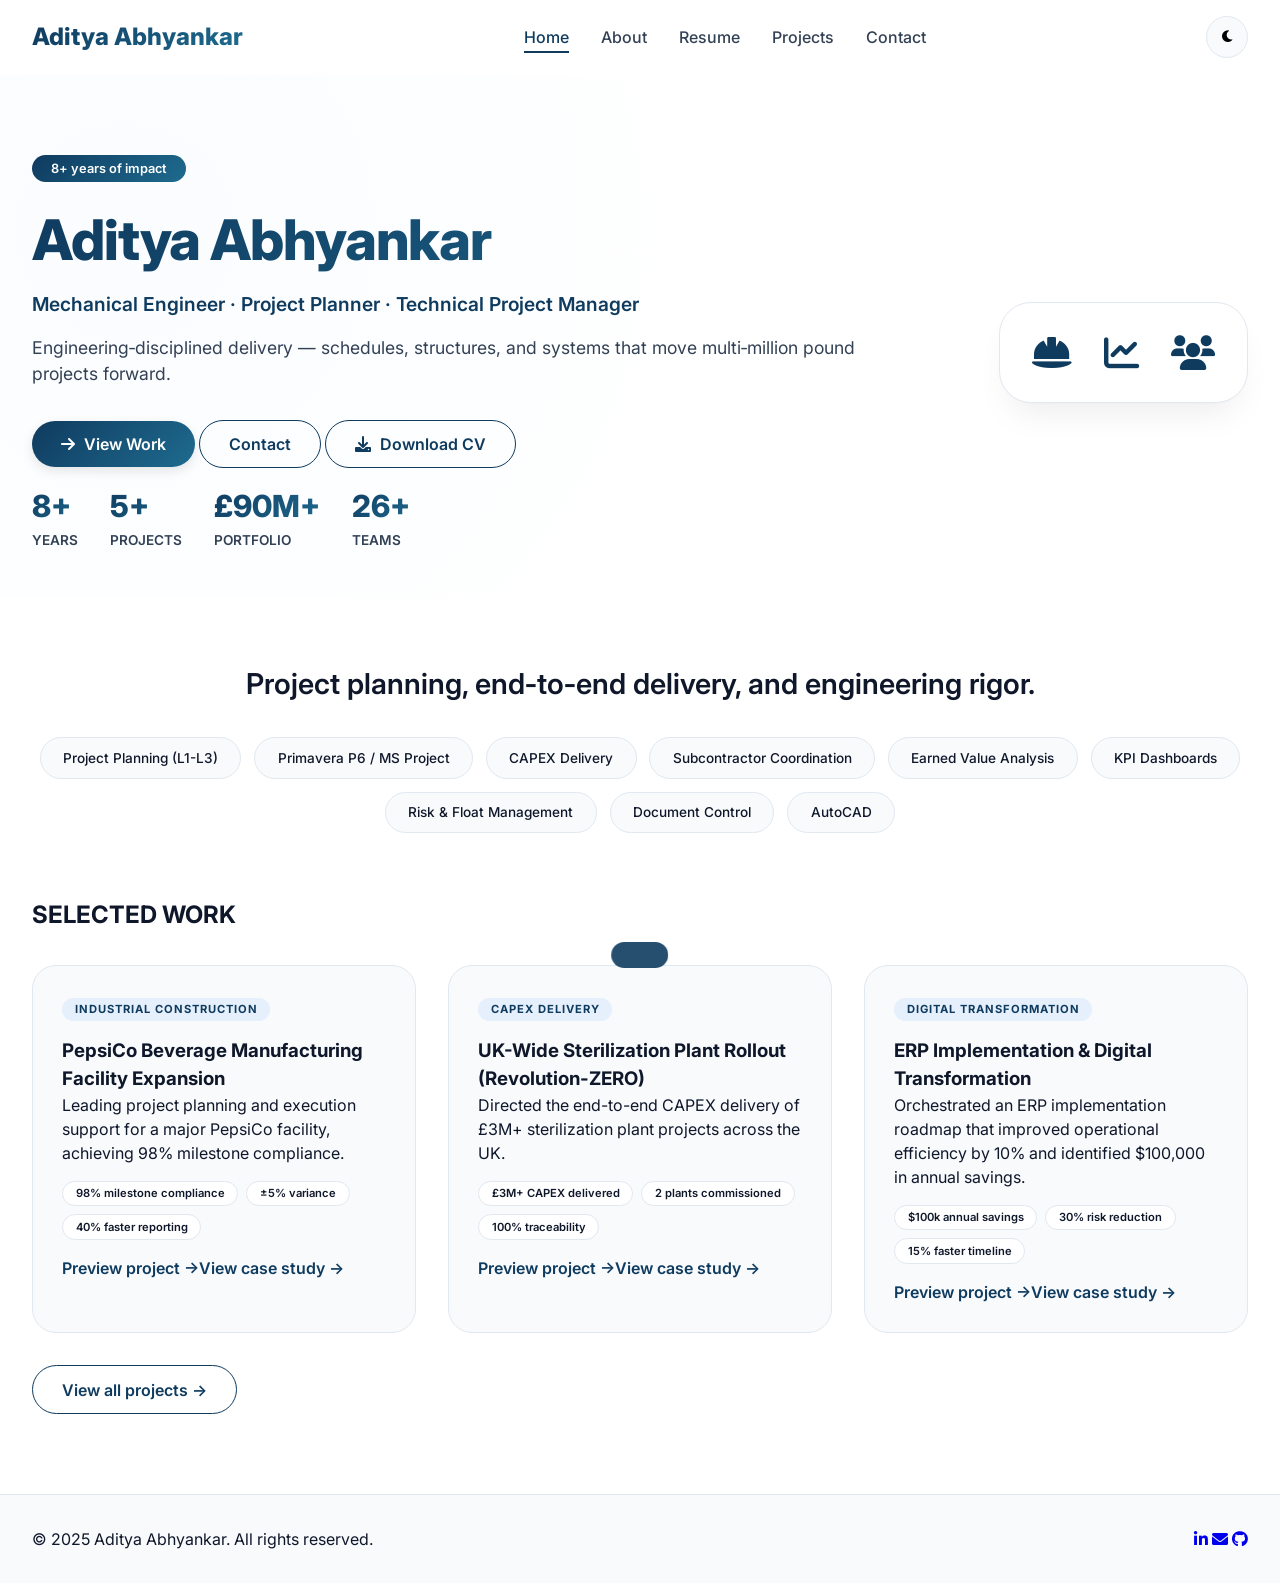
==== index.html @ 7d08a14f "Add files via upload" ====
<!DOCTYPE html>
<html lang="en">
<head>
  <meta charset="UTF-8">
  <meta name="viewport" content="width=device-width, initial-scale=1.0, viewport-fit=cover">
  <title>Aditya Abhyankar | Mechanical Engineer & Project Manager</title>
  <link href="https://fonts.googleapis.com/css2?family=Inter:opsz,wght@14..32,300;400;500;600;700;800&display=swap" rel="stylesheet">
  <link rel="stylesheet" href="https://cdnjs.cloudflare.com/ajax/libs/font-awesome/6.0.0-beta3/css/all.min.css">
  <link rel="stylesheet" href="css/style.css">
  <script src="js/script.js" defer></script>
</head>
<body>
  <header class="navbar glass-nav">
    <div class="container nav-container">
      <a href="index.html" class="logo">Aditya Abhyankar</a>
      <nav class="nav-links">
        <a href="index.html" class="nav-link active">Home</a>
        <a href="about.html" class="nav-link">About</a>
        <a href="resume.html" class="nav-link">Resume</a>
        <a href="projects.html" class="nav-link">Projects</a>
        <a href="contact.html" class="nav-link">Contact</a>
      </nav>
      <button class="theme-toggle" id="darkModeToggle" aria-label="Toggle theme"><i class="fas fa-moon"></i><i class="fas fa-sun" style="display:none;"></i></button>
    </div>
  </header>

  <main>
    <section class="hero">
      <div class="container hero-grid">
        <div class="hero-text fade-up">
          <div class="hero-badge">8+ years of impact</div>
          <h1>Aditya Abhyankar</h1>
          <p class="hero-titles">Mechanical Engineer · Project Planner · Technical Project Manager</p>
          <p class="hero-description">Engineering‑disciplined delivery — schedules, structures, and systems that move multi‑million pound projects forward.</p>
          <div class="hero-buttons">
            <a href="projects.html" class="btn btn-primary"><i class="fas fa-arrow-right"></i> View Work</a>
            <a href="contact.html" class="btn btn-outline">Contact</a>
            <a href="assets/Aditya_Abhyankar_CV.pdf" class="btn btn-outline" download><i class="fas fa-download"></i> Download CV</a>
          </div>
          <div class="stats-row">
            <div class="stat-item"><span class="stat-number" data-count="8">8+</span> YEARS</div>
            <div class="stat-item"><span class="stat-number" data-count="5">5+</span> PROJECTS</div>
            <div class="stat-item"><span class="stat-number" data-count="90">£90M+</span> PORTFOLIO</div>
            <div class="stat-item"><span class="stat-number" data-count="26">26+</span> TEAMS</div>
          </div>
        </div>
        <div class="hero-visual fade-up delay-1">
          <div class="hero-badge-card">
            <i class="fas fa-hard-hat"></i>
            <i class="fas fa-chart-line"></i>
            <i class="fas fa-users"></i>
          </div>
        </div>
      </div>
    </section>

    <section class="competencies container fade-up">
      <h2>Project planning, end‑to‑end delivery, and engineering rigor.</h2>
      <div class="competency-grid">
        <span>Project Planning (L1-L3)</span><span>Primavera P6 / MS Project</span><span>CAPEX Delivery</span>
        <span>Subcontractor Coordination</span><span>Earned Value Analysis</span><span>KPI Dashboards</span>
        <span>Risk & Float Management</span><span>Document Control</span><span>AutoCAD</span>
      </div>
    </section>

    <section class="featured-projects container fade-up">
      <h2>SELECTED WORK</h2>
      <div class="projects-preview-grid" id="featuredProjectsGrid"></div>
      <div class="text-center"><a href="projects.html" class="btn btn-outline">View all projects →</a></div>
    </section>
  </main>

  <footer class="footer">
    <div class="container footer-flex">
      <p>© 2025 Aditya Abhyankar. All rights reserved.</p>
      <div class="social-links">
        <a href="https://www.linkedin.com/in/aditya-abhyankar-249370194" target="_blank" aria-label="LinkedIn"><i class="fab fa-linkedin-in"></i></a>
        <a href="mailto:Aditya.abhyankar22@gmail.com" aria-label="Email"><i class="fas fa-envelope"></i></a>
        <a href="#" aria-label="GitHub"><i class="fab fa-github"></i></a>
      </div>
    </div>
  </footer>
  <div id="toast" class="toast"></div>
  <div id="modal" class="modal"><div class="modal-content glass-modal"><span class="modal-close">&times;</span><div id="modal-body"></div></div></div>
  <button id="scrollTopBtn" class="scroll-top" aria-label="Scroll to top"><i class="fas fa-chevron-up"></i></button>
</body>
</html>
---- css/style.css ----
* {
  margin: 0;
  padding: 0;
  box-sizing: border-box;
}

:root {
  --bg: #ffffff;
  --surface: #f8fafc;
  --surface-elevated: #ffffff;
  --text: #0f172a;
  --text-light: #334155;
  --accent: #0f3b5f;
  --accent-light: #1e5a7a;
  --accent-grad: linear-gradient(135deg, #0f3b5f 0%, #1e6b8f 100%);
  --border: #e2e8f0;
  --card-shadow: 0 20px 35px -12px rgba(0,0,0,0.08), 0 2px 4px -2px rgba(0,0,0,0.02);
  --glass-bg: rgba(255, 255, 255, 0.75);
  --glass-border: rgba(255,255,255,0.3);
}

body.dark {
  --bg: #0a0f1c;
  --surface: #111827;
  --surface-elevated: #1f2937;
  --text: #f1f5f9;
  --text-light: #cbd5e1;
  --accent: #60a5fa;
  --accent-light: #93c5fd;
  --accent-grad: linear-gradient(135deg, #3b82f6 0%, #60a5fa 100%);
  --border: #334155;
  --glass-bg: rgba(15, 23, 42, 0.75);
  --glass-border: rgba(255,255,255,0.05);
}

body {
  font-family: 'Inter', sans-serif;
  background: var(--bg);
  color: var(--text);
  line-height: 1.5;
  transition: background 0.3s ease, color 0.2s ease;
  scroll-behavior: smooth;
}

.container {
  max-width: 1280px;
  margin: 0 auto;
  padding: 0 2rem;
}

/* Glass Navbar */
.glass-nav {
  background: var(--glass-bg);
  backdrop-filter: blur(12px);
  -webkit-backdrop-filter: blur(12px);
  border-bottom: 1px solid var(--glass-border);
}

.navbar {
  position: sticky;
  top: 0;
  z-index: 100;
  padding: 1rem 0;
}
.nav-container {
  display: flex;
  justify-content: space-between;
  align-items: center;
  flex-wrap: wrap;
  gap: 1rem;
}
.logo {
  font-weight: 800;
  font-size: 1.5rem;
  background: var(--accent-grad);
  -webkit-background-clip: text;
  background-clip: text;
  color: transparent;
  text-decoration: none;
  transition: transform 0.2s;
}
.logo:hover { transform: scale(1.02); }
.nav-links {
  display: flex;
  gap: 2rem;
}
.nav-link {
  text-decoration: none;
  font-weight: 500;
  color: var(--text-light);
  transition: 0.25s cubic-bezier(0.2, 0.9, 0.4, 1.1);
  position: relative;
}
.nav-link::after {
  content: '';
  position: absolute;
  bottom: -4px;
  left: 0;
  width: 0;
  height: 2px;
  background: var(--accent);
  transition: width 0.3s;
}
.nav-link:hover::after, .nav-link.active::after { width: 100%; }
.nav-link:hover, .nav-link.active { color: var(--accent); }
.theme-toggle {
  background: var(--surface);
  border: 1px solid var(--border);
  border-radius: 60px;
  width: 42px;
  height: 42px;
  cursor: pointer;
  display: flex;
  align-items: center;
  justify-content: center;
  transition: all 0.2s;
}
.theme-toggle:hover { transform: scale(1.05); background: var(--accent-light); color: white; }

/* Hero */
.hero {
  padding: 5rem 0 3rem;
  background: radial-gradient(circle at 10% 30%, rgba(96,165,250,0.03) 0%, transparent 50%);
}
.hero-grid {
  display: flex;
  align-items: center;
  justify-content: space-between;
  gap: 3rem;
  flex-wrap: wrap;
}
.hero-text { flex: 1.2; }
.hero-badge {
  display: inline-block;
  background: var(--accent-grad);
  color: white;
  padding: 0.25rem 1.2rem;
  border-radius: 60px;
  font-size: 0.8rem;
  font-weight: 600;
  margin-bottom: 1rem;
}
.hero-text h1 {
  font-size: 3.5rem;
  font-weight: 800;
  margin-bottom: 0.5rem;
  background: var(--accent-grad);
  -webkit-background-clip: text;
  background-clip: text;
  color: transparent;
  letter-spacing: -0.02em;
}
.hero-titles { font-size: 1.2rem; color: var(--accent); font-weight: 600; margin-bottom: 1rem; }
.hero-description { font-size: 1.1rem; color: var(--text-light); margin-bottom: 2rem; max-width: 90%; }
.btn {
  display: inline-flex;
  align-items: center;
  gap: 0.6rem;
  padding: 0.7rem 1.8rem;
  border-radius: 60px;
  text-decoration: none;
  font-weight: 600;
  transition: all 0.25s cubic-bezier(0.2, 0.9, 0.4, 1.1);
  cursor: pointer;
  border: none;
}
.btn-primary { background: var(--accent-grad); color: white; box-shadow: 0 4px 12px rgba(0,0,0,0.1); }
.btn-primary:hover { transform: translateY(-3px); box-shadow: 0 10px 20px -5px rgba(0,0,0,0.2); opacity: 0.95; }
.btn-outline { border: 1.5px solid var(--accent); color: var(--accent); background: transparent; }
.btn-outline:hover { background: var(--accent); color: white; transform: translateY(-2px); }
.stats-row { display: flex; gap: 2rem; flex-wrap: wrap; margin-top: 1rem; }
.stat-item { font-weight: 600; font-size: 0.85rem; color: var(--text-light); }
.stat-number { display: block; font-size: 1.9rem; font-weight: 800; background: var(--accent-grad); -webkit-background-clip: text; background-clip: text; color: transparent; }
.hero-badge-card {
  background: var(--surface-elevated);
  border-radius: 2rem;
  padding: 2rem;
  display: flex;
  gap: 2rem;
  font-size: 2.2rem;
  color: var(--accent);
  box-shadow: var(--card-shadow);
  border: 1px solid var(--border);
}

/* Competencies */
.competencies { margin: 4rem auto; text-align: center; }
.competencies h2 { font-size: 1.8rem; margin-bottom: 2rem; font-weight: 600; }
.competency-grid { display: flex; flex-wrap: wrap; justify-content: center; gap: 0.8rem; }
.competency-grid span {
  background: var(--surface);
  padding: 0.6rem 1.4rem;
  border-radius: 60px;
  font-size: 0.85rem;
  font-weight: 500;
  border: 1px solid var(--border);
  transition: all 0.2s;
}
.competency-grid span:hover { transform: translateY(-2px); border-color: var(--accent); }

/* Cards */
.glass-card, .preview-card, .project-full-card, .job-entry, .edu-entry, .contact-card, .profile-card, .accomplishment-card, .language-card {
  background: var(--surface);
  border-radius: 1.5rem;
  border: 1px solid var(--border);
  transition: all 0.3s cubic-bezier(0.2,0.9,0.4,1.1);
}
.preview-card:hover, .project-full-card:hover, .job-entry:hover {
  transform: translateY(-6px);
  box-shadow: var(--card-shadow);
  border-color: var(--accent-light);
}
.projects-preview-grid, .projects-full-grid {
  display: grid;
  grid-template-columns: repeat(auto-fit, minmax(320px, 1fr));
  gap: 2rem;
  margin: 2rem 0;
}
.preview-card, .project-full-card { padding: 1.8rem; }
.project-category {
  font-size: 0.7rem;
  font-weight: 700;
  text-transform: uppercase;
  letter-spacing: 1px;
  color: var(--accent);
  background: rgba(96,165,250,0.12);
  padding: 0.2rem 0.8rem;
  border-radius: 40px;
  display: inline-block;
  margin-bottom: 1rem;
}
.metric-chips, .project-metrics { display: flex; flex-wrap: wrap; gap: 0.5rem; margin: 1rem 0; }
.metric-chips span, .project-metrics span { background: var(--bg); padding: 0.2rem 0.8rem; border-radius: 40px; font-size: 0.7rem; font-weight: 600; border: 1px solid var(--border); }
.preview-links a, .project-link { color: var(--accent); text-decoration: none; font-weight: 600; transition: 0.2s; cursor: pointer; }
.preview-links a:hover { text-decoration: underline; letter-spacing: 0.3px; }

/* About */
.about-grid { display: grid; grid-template-columns: 1fr 0.8fr; gap: 3rem; }
.profile-img { width: 140px; height: 140px; border-radius: 50%; object-fit: cover; margin-bottom: 1rem; border: 3px solid var(--accent); }
.profile-stats { display: flex; justify-content: center; gap: 1.5rem; margin-top: 1rem; }
.profile-stats div span { font-size: 1.5rem; font-weight: 800; color: var(--accent); }
.accomplishment-card li::before { content: "▹"; color: var(--accent); margin-right: 0.5rem; }

/* Resume */
.resume-section h2 { font-size: 1.6rem; margin-bottom: 1.5rem; border-left: 4px solid var(--accent); padding-left: 1rem; }
.job-header { margin-bottom: 0.8rem; display: flex; flex-wrap: wrap; justify-content: space-between; }
.company-logo { width: 36px; height: 36px; object-fit: contain; }
.job-photos { display: flex; gap: 0.8rem; margin-top: 1rem; }
.job-photos img { width: 90px; height: 60px; object-fit: cover; border-radius: 12px; transition: 0.2s; }
.job-photos img:hover { transform: scale(1.02); }
.skills-grid { display: flex; flex-wrap: wrap; gap: 0.6rem; }
.skills-grid span { background: var(--surface); padding: 0.5rem 1.2rem; border-radius: 40px; border: 1px solid var(--border); font-size: 0.8rem; }

/* Contact */
.contact-grid { display: grid; grid-template-columns: 1fr 0.9fr; gap: 3rem; }
.contact-form-col { padding: 2rem; }
.form-group { margin-bottom: 1.5rem; }
.form-group input, .form-group textarea {
  width: 100%;
  padding: 0.9rem;
  border-radius: 1rem;
  border: 1px solid var(--border);
  background: var(--bg);
  color: var(--text);
  transition: 0.2s;
}
.form-group input:focus, .form-group textarea:focus { outline: none; border-color: var(--accent); box-shadow: 0 0 0 3px rgba(96,165,250,0.2); }
.social-btn { padding: 0.5rem 1.2rem; border-radius: 60px; text-decoration: none; font-weight: 500; transition: 0.2s; gap: 0.5rem; display: inline-flex; align-items: center; }
.linkedin { background: #0077b5; color: white; }
.github { background: #1e293b; color: white; }
.social-btn:hover { transform: translateY(-2px); filter: brightness(1.05); }

/* Footer & misc */
.footer { margin-top: 5rem; background: var(--surface); border-top: 1px solid var(--border); padding: 2rem 0; }
.footer-flex { display: flex; justify-content: space-between; align-items: center; flex-wrap: wrap; }
.scroll-top {
  position: fixed;
  bottom: 2rem;
  right: 2rem;
  background: var(--accent-grad);
  color: white;
  border: none;
  width: 46px;
  height: 46px;
  border-radius: 60px;
  cursor: pointer;
  display: none;
  align-items: center;
  justify-content: center;
  transition: 0.2s;
  box-shadow: 0 6px 12px rgba(0,0,0,0.1);
}
.scroll-top:hover { transform: scale(1.08); }
.toast {
  position: fixed;
  bottom: 2rem;
  left: 50%;
  transform: translateX(-50%) translateY(100px);
  background: var(--accent);
  color: white;
  padding: 0.8rem 1.8rem;
  border-radius: 60px;
  font-size: 0.9rem;
  z-index: 1100;
  transition: transform 0.3s ease;
  backdrop-filter: blur(8px);
  background: rgba(15,59,95,0.9);
}
body.dark .toast { background: rgba(96,165,250,0.9); }
.toast.show { transform: translateX(-50%) translateY(0); }
.modal {
  display: none;
  position: fixed;
  z-index: 1200;
  left: 0;
  top: 0;
  width: 100%;
  height: 100%;
  background-color: rgba(0,0,0,0.6);
  backdrop-filter: blur(6px);
}
.modal-content {
  background: var(--surface);
  margin: 8% auto;
  padding: 2rem;
  border-radius: 2rem;
  width: 90%;
  max-width: 700px;
  max-height: 80vh;
  overflow-y: auto;
  position: relative;
}
.modal-close { position: absolute; right: 1.5rem; top: 1rem; font-size: 1.8rem; cursor: pointer; transition: 0.2s; }
.fade-up {
  opacity: 0;
  transform: translateY(30px);
  transition: opacity 0.7s cubic-bezier(0.2, 0.9, 0.4, 1.1), transform 0.7s cubic-bezier(0.2, 0.9, 0.4, 1.1);
}
.fade-up.visible { opacity: 1; transform: translateY(0); }
.page-header { text-align: center; margin-bottom: 2.5rem; }
@media (max-width: 900px) {
  .about-grid, .contact-grid { grid-template-columns: 1fr; }
  .hero-grid { flex-direction: column; text-align: center; }
  .hero-description { max-width: 100%; }
  .nav-links { gap: 1rem; }
  .container { padding: 0 1.2rem; }
  .hero-text h1 { font-size: 2.5rem; }
}
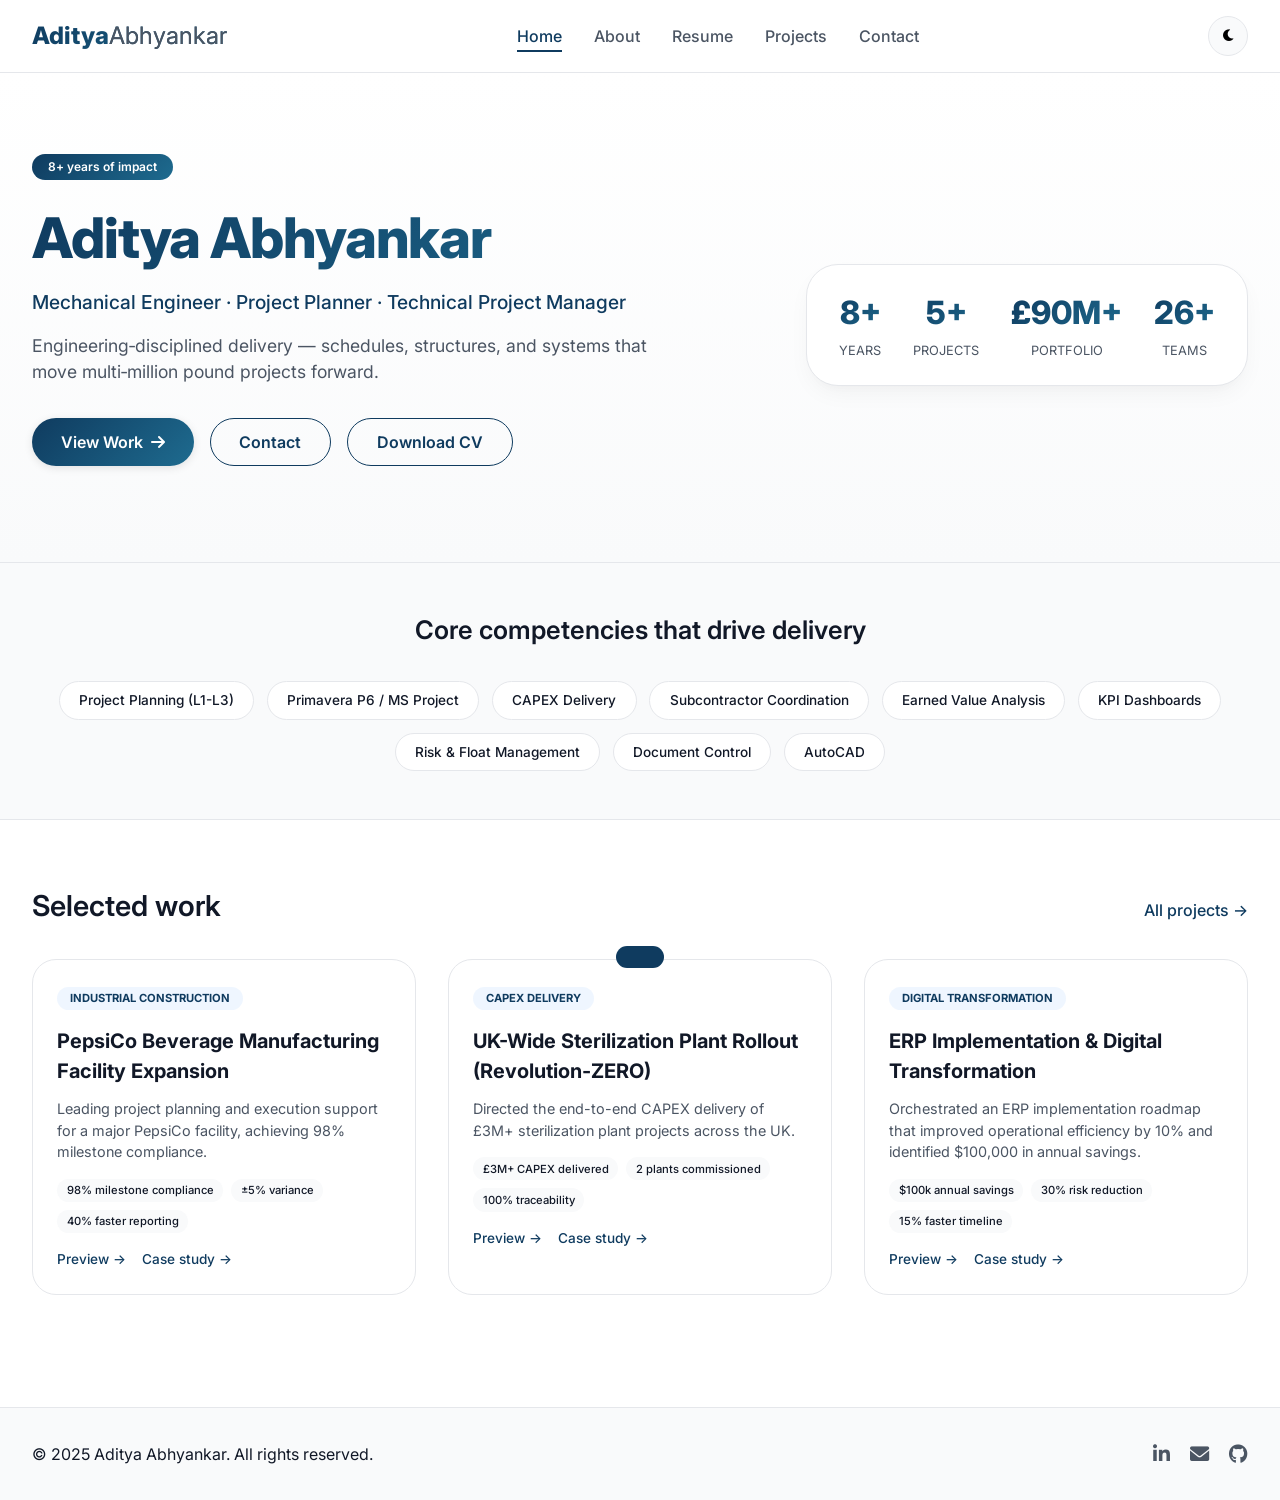
==== commit ae957619: "Add files via upload" ====
--- a/index.html
+++ b/index.html
@@ -10,9 +10,9 @@
   <script src="js/script.js" defer></script>
 </head>
 <body>
-  <header class="navbar glass-nav">
+  <header class="navbar">
     <div class="container nav-container">
-      <a href="index.html" class="logo">Aditya Abhyankar</a>
+      <a href="index.html" class="logo">Aditya<span>Abhyankar</span></a>
       <nav class="nav-links">
         <a href="index.html" class="nav-link active">Home</a>
         <a href="about.html" class="nav-link">About</a>
@@ -20,68 +20,68 @@
         <a href="projects.html" class="nav-link">Projects</a>
         <a href="contact.html" class="nav-link">Contact</a>
       </nav>
-      <button class="theme-toggle" id="darkModeToggle" aria-label="Toggle theme"><i class="fas fa-moon"></i><i class="fas fa-sun" style="display:none;"></i></button>
+      <button class="theme-toggle" id="darkModeToggle" aria-label="Theme"><i class="fas fa-moon"></i><i class="fas fa-sun"></i></button>
     </div>
   </header>
 
   <main>
     <section class="hero">
-      <div class="container hero-grid">
-        <div class="hero-text fade-up">
-          <div class="hero-badge">8+ years of impact</div>
+      <div class="container hero-wrapper">
+        <div class="hero-content">
+          <span class="hero-badge">8+ years of impact</span>
           <h1>Aditya Abhyankar</h1>
           <p class="hero-titles">Mechanical Engineer · Project Planner · Technical Project Manager</p>
           <p class="hero-description">Engineering‑disciplined delivery — schedules, structures, and systems that move multi‑million pound projects forward.</p>
           <div class="hero-buttons">
-            <a href="projects.html" class="btn btn-primary"><i class="fas fa-arrow-right"></i> View Work</a>
+            <a href="projects.html" class="btn btn-primary">View Work <i class="fas fa-arrow-right"></i></a>
             <a href="contact.html" class="btn btn-outline">Contact</a>
-            <a href="assets/Aditya_Abhyankar_CV.pdf" class="btn btn-outline" download><i class="fas fa-download"></i> Download CV</a>
-          </div>
-          <div class="stats-row">
-            <div class="stat-item"><span class="stat-number" data-count="8">8+</span> YEARS</div>
-            <div class="stat-item"><span class="stat-number" data-count="5">5+</span> PROJECTS</div>
-            <div class="stat-item"><span class="stat-number" data-count="90">£90M+</span> PORTFOLIO</div>
-            <div class="stat-item"><span class="stat-number" data-count="26">26+</span> TEAMS</div>
+            <a href="assets/Aditya_Abhyankar_CV.pdf" class="btn btn-outline" download>Download CV</a>
           </div>
         </div>
-        <div class="hero-visual fade-up delay-1">
-          <div class="hero-badge-card">
-            <i class="fas fa-hard-hat"></i>
-            <i class="fas fa-chart-line"></i>
-            <i class="fas fa-users"></i>
-          </div>
+        <div class="hero-stats">
+          <div class="stat-card"><span class="stat-number">8+</span><span class="stat-label">Years</span></div>
+          <div class="stat-card"><span class="stat-number">5+</span><span class="stat-label">Projects</span></div>
+          <div class="stat-card"><span class="stat-number">£90M+</span><span class="stat-label">Portfolio</span></div>
+          <div class="stat-card"><span class="stat-number">26+</span><span class="stat-label">Teams</span></div>
         </div>
       </div>
     </section>
 
-    <section class="competencies container fade-up">
-      <h2>Project planning, end‑to‑end delivery, and engineering rigor.</h2>
-      <div class="competency-grid">
-        <span>Project Planning (L1-L3)</span><span>Primavera P6 / MS Project</span><span>CAPEX Delivery</span>
-        <span>Subcontractor Coordination</span><span>Earned Value Analysis</span><span>KPI Dashboards</span>
-        <span>Risk & Float Management</span><span>Document Control</span><span>AutoCAD</span>
+    <section class="competencies">
+      <div class="container">
+        <h2>Core competencies that drive delivery</h2>
+        <div class="competency-grid">
+          <span>Project Planning (L1-L3)</span><span>Primavera P6 / MS Project</span><span>CAPEX Delivery</span>
+          <span>Subcontractor Coordination</span><span>Earned Value Analysis</span><span>KPI Dashboards</span>
+          <span>Risk & Float Management</span><span>Document Control</span><span>AutoCAD</span>
+        </div>
       </div>
     </section>
 
-    <section class="featured-projects container fade-up">
-      <h2>SELECTED WORK</h2>
-      <div class="projects-preview-grid" id="featuredProjectsGrid"></div>
-      <div class="text-center"><a href="projects.html" class="btn btn-outline">View all projects →</a></div>
+    <section class="featured">
+      <div class="container">
+        <div class="section-header">
+          <h2>Selected work</h2>
+          <a href="projects.html" class="btn-text">All projects →</a>
+        </div>
+        <div class="projects-grid" id="featuredProjectsGrid"></div>
+      </div>
     </section>
   </main>
 
   <footer class="footer">
-    <div class="container footer-flex">
+    <div class="container footer-inner">
       <p>© 2025 Aditya Abhyankar. All rights reserved.</p>
       <div class="social-links">
-        <a href="https://www.linkedin.com/in/aditya-abhyankar-249370194" target="_blank" aria-label="LinkedIn"><i class="fab fa-linkedin-in"></i></a>
-        <a href="mailto:Aditya.abhyankar22@gmail.com" aria-label="Email"><i class="fas fa-envelope"></i></a>
-        <a href="#" aria-label="GitHub"><i class="fab fa-github"></i></a>
+        <a href="https://www.linkedin.com/in/aditya-abhyankar-249370194" target="_blank"><i class="fab fa-linkedin-in"></i></a>
+        <a href="mailto:Aditya.abhyankar22@gmail.com"><i class="fas fa-envelope"></i></a>
+        <a href="#"><i class="fab fa-github"></i></a>
       </div>
     </div>
   </footer>
+
   <div id="toast" class="toast"></div>
-  <div id="modal" class="modal"><div class="modal-content glass-modal"><span class="modal-close">&times;</span><div id="modal-body"></div></div></div>
-  <button id="scrollTopBtn" class="scroll-top" aria-label="Scroll to top"><i class="fas fa-chevron-up"></i></button>
+  <div id="modal" class="modal"><div class="modal-content"><span class="modal-close">&times;</span><div id="modal-body"></div></div></div>
+  <button id="scrollTopBtn" class="scroll-top"><i class="fas fa-chevron-up"></i></button>
 </body>
 </html>
--- a/css/style.css
+++ b/css/style.css
@@ -6,31 +6,29 @@
 
 :root {
   --bg: #ffffff;
-  --surface: #f8fafc;
-  --surface-elevated: #ffffff;
-  --text: #0f172a;
-  --text-light: #334155;
+  --surface: #f9fafb;
+  --card-bg: #ffffff;
+  --text: #111827;
+  --text-light: #4b5563;
   --accent: #0f3b5f;
   --accent-light: #1e5a7a;
   --accent-grad: linear-gradient(135deg, #0f3b5f 0%, #1e6b8f 100%);
-  --border: #e2e8f0;
-  --card-shadow: 0 20px 35px -12px rgba(0,0,0,0.08), 0 2px 4px -2px rgba(0,0,0,0.02);
-  --glass-bg: rgba(255, 255, 255, 0.75);
-  --glass-border: rgba(255,255,255,0.3);
+  --border: #e5e7eb;
+  --shadow: 0 10px 25px -5px rgba(0,0,0,0.05), 0 8px 10px -6px rgba(0,0,0,0.02);
+  --shadow-hover: 0 20px 30px -12px rgba(0,0,0,0.1);
 }
 
 body.dark {
   --bg: #0a0f1c;
   --surface: #111827;
-  --surface-elevated: #1f2937;
-  --text: #f1f5f9;
-  --text-light: #cbd5e1;
+  --card-bg: #1f2937;
+  --text: #f3f4f6;
+  --text-light: #9ca3af;
   --accent: #60a5fa;
   --accent-light: #93c5fd;
   --accent-grad: linear-gradient(135deg, #3b82f6 0%, #60a5fa 100%);
-  --border: #334155;
-  --glass-bg: rgba(15, 23, 42, 0.75);
-  --glass-border: rgba(255,255,255,0.05);
+  --border: #374151;
+  --shadow: 0 10px 25px -5px rgba(0,0,0,0.2);
 }
 
 body {
@@ -38,8 +36,7 @@
   background: var(--bg);
   color: var(--text);
   line-height: 1.5;
-  transition: background 0.3s ease, color 0.2s ease;
-  scroll-behavior: smooth;
+  transition: background 0.3s, color 0.2s;
 }
 
 .container {
@@ -48,20 +45,17 @@
   padding: 0 2rem;
 }
 
-/* Glass Navbar */
-.glass-nav {
-  background: var(--glass-bg);
-  backdrop-filter: blur(12px);
-  -webkit-backdrop-filter: blur(12px);
-  border-bottom: 1px solid var(--glass-border);
-}
-
+/* Navbar */
 .navbar {
   position: sticky;
   top: 0;
+  background: rgba(var(--bg-rgb, 255,255,255), 0.85);
+  backdrop-filter: blur(12px);
+  border-bottom: 1px solid var(--border);
   z-index: 100;
   padding: 1rem 0;
 }
+body.dark .navbar { background: rgba(10,15,28,0.85); }
 .nav-container {
   display: flex;
   justify-content: space-between;
@@ -72,23 +66,19 @@
 .logo {
   font-weight: 800;
   font-size: 1.5rem;
+  text-decoration: none;
   background: var(--accent-grad);
   -webkit-background-clip: text;
   background-clip: text;
   color: transparent;
-  text-decoration: none;
-  transition: transform 0.2s;
-}
-.logo:hover { transform: scale(1.02); }
-.nav-links {
-  display: flex;
-  gap: 2rem;
-}
+}
+.logo span { font-weight: 400; color: var(--text-light); background: none; -webkit-background-clip: unset; }
+.nav-links { display: flex; gap: 2rem; }
 .nav-link {
   text-decoration: none;
   font-weight: 500;
   color: var(--text-light);
-  transition: 0.25s cubic-bezier(0.2, 0.9, 0.4, 1.1);
+  transition: 0.2s;
   position: relative;
 }
 .nav-link::after {
@@ -99,250 +89,177 @@
   width: 0;
   height: 2px;
   background: var(--accent);
-  transition: width 0.3s;
+  transition: width 0.2s;
 }
 .nav-link:hover::after, .nav-link.active::after { width: 100%; }
 .nav-link:hover, .nav-link.active { color: var(--accent); }
 .theme-toggle {
   background: var(--surface);
   border: 1px solid var(--border);
-  border-radius: 60px;
-  width: 42px;
-  height: 42px;
+  border-radius: 2rem;
+  width: 40px;
+  height: 40px;
   cursor: pointer;
   display: flex;
   align-items: center;
   justify-content: center;
-  transition: all 0.2s;
-}
-.theme-toggle:hover { transform: scale(1.05); background: var(--accent-light); color: white; }
+  transition: 0.2s;
+}
+.theme-toggle .fa-sun { display: none; }
+body.dark .theme-toggle .fa-moon { display: none; }
+body.dark .theme-toggle .fa-sun { display: inline-block; }
 
 /* Hero */
 .hero {
-  padding: 5rem 0 3rem;
-  background: radial-gradient(circle at 10% 30%, rgba(96,165,250,0.03) 0%, transparent 50%);
-}
-.hero-grid {
+  padding: 5rem 0 4rem;
+  background: linear-gradient(180deg, var(--bg) 0%, var(--surface) 100%);
+}
+.hero-wrapper {
   display: flex;
-  align-items: center;
   justify-content: space-between;
+  align-items: center;
   gap: 3rem;
   flex-wrap: wrap;
 }
-.hero-text { flex: 1.2; }
+.hero-content { flex: 1.5; }
 .hero-badge {
   display: inline-block;
   background: var(--accent-grad);
   color: white;
-  padding: 0.25rem 1.2rem;
-  border-radius: 60px;
-  font-size: 0.8rem;
+  padding: 0.25rem 1rem;
+  border-radius: 2rem;
+  font-size: 0.75rem;
   font-weight: 600;
   margin-bottom: 1rem;
 }
-.hero-text h1 {
-  font-size: 3.5rem;
-  font-weight: 800;
-  margin-bottom: 0.5rem;
-  background: var(--accent-grad);
-  -webkit-background-clip: text;
-  background-clip: text;
-  color: transparent;
-  letter-spacing: -0.02em;
-}
-.hero-titles { font-size: 1.2rem; color: var(--accent); font-weight: 600; margin-bottom: 1rem; }
+.hero-content h1 { font-size: 3.5rem; font-weight: 800; margin-bottom: 0.5rem; letter-spacing: -0.02em; background: var(--accent-grad); -webkit-background-clip: text; background-clip: text; color: transparent; }
+.hero-titles { font-size: 1.2rem; color: var(--accent); font-weight: 500; margin-bottom: 1rem; }
 .hero-description { font-size: 1.1rem; color: var(--text-light); margin-bottom: 2rem; max-width: 90%; }
+.hero-buttons { display: flex; gap: 1rem; flex-wrap: wrap; margin-bottom: 2rem; }
 .btn {
   display: inline-flex;
   align-items: center;
-  gap: 0.6rem;
+  gap: 0.5rem;
   padding: 0.7rem 1.8rem;
-  border-radius: 60px;
+  border-radius: 2rem;
   text-decoration: none;
   font-weight: 600;
-  transition: all 0.25s cubic-bezier(0.2, 0.9, 0.4, 1.1);
+  transition: all 0.2s;
   cursor: pointer;
   border: none;
 }
-.btn-primary { background: var(--accent-grad); color: white; box-shadow: 0 4px 12px rgba(0,0,0,0.1); }
-.btn-primary:hover { transform: translateY(-3px); box-shadow: 0 10px 20px -5px rgba(0,0,0,0.2); opacity: 0.95; }
+.btn-primary { background: var(--accent-grad); color: white; box-shadow: 0 2px 8px rgba(0,0,0,0.1); }
+.btn-primary:hover { transform: translateY(-2px); box-shadow: 0 8px 20px rgba(0,0,0,0.15); }
 .btn-outline { border: 1.5px solid var(--accent); color: var(--accent); background: transparent; }
 .btn-outline:hover { background: var(--accent); color: white; transform: translateY(-2px); }
-.stats-row { display: flex; gap: 2rem; flex-wrap: wrap; margin-top: 1rem; }
-.stat-item { font-weight: 600; font-size: 0.85rem; color: var(--text-light); }
-.stat-number { display: block; font-size: 1.9rem; font-weight: 800; background: var(--accent-grad); -webkit-background-clip: text; background-clip: text; color: transparent; }
-.hero-badge-card {
-  background: var(--surface-elevated);
-  border-radius: 2rem;
-  padding: 2rem;
-  display: flex;
-  gap: 2rem;
-  font-size: 2.2rem;
-  color: var(--accent);
-  box-shadow: var(--card-shadow);
-  border: 1px solid var(--border);
-}
+.hero-stats { display: flex; gap: 2rem; background: var(--card-bg); padding: 1.5rem 2rem; border-radius: 2rem; box-shadow: var(--shadow); border: 1px solid var(--border); }
+.stat-card { text-align: center; }
+.stat-number { display: block; font-size: 2rem; font-weight: 800; background: var(--accent-grad); -webkit-background-clip: text; background-clip: text; color: transparent; }
+.stat-label { font-size: 0.8rem; color: var(--text-light); text-transform: uppercase; }
 
 /* Competencies */
-.competencies { margin: 4rem auto; text-align: center; }
-.competencies h2 { font-size: 1.8rem; margin-bottom: 2rem; font-weight: 600; }
+.competencies { padding: 3rem 0; text-align: center; border-top: 1px solid var(--border); border-bottom: 1px solid var(--border); background: var(--surface); }
+.competencies h2 { font-size: 1.6rem; margin-bottom: 2rem; font-weight: 600; }
 .competency-grid { display: flex; flex-wrap: wrap; justify-content: center; gap: 0.8rem; }
-.competency-grid span {
-  background: var(--surface);
-  padding: 0.6rem 1.4rem;
-  border-radius: 60px;
-  font-size: 0.85rem;
-  font-weight: 500;
-  border: 1px solid var(--border);
-  transition: all 0.2s;
-}
+.competency-grid span { background: var(--card-bg); padding: 0.5rem 1.2rem; border-radius: 2rem; font-size: 0.85rem; font-weight: 500; border: 1px solid var(--border); transition: 0.2s; }
 .competency-grid span:hover { transform: translateY(-2px); border-color: var(--accent); }
 
-/* Cards */
-.glass-card, .preview-card, .project-full-card, .job-entry, .edu-entry, .contact-card, .profile-card, .accomplishment-card, .language-card {
-  background: var(--surface);
-  border-radius: 1.5rem;
-  border: 1px solid var(--border);
-  transition: all 0.3s cubic-bezier(0.2,0.9,0.4,1.1);
-}
-.preview-card:hover, .project-full-card:hover, .job-entry:hover {
-  transform: translateY(-6px);
-  box-shadow: var(--card-shadow);
-  border-color: var(--accent-light);
-}
-.projects-preview-grid, .projects-full-grid {
-  display: grid;
-  grid-template-columns: repeat(auto-fit, minmax(320px, 1fr));
-  gap: 2rem;
-  margin: 2rem 0;
-}
-.preview-card, .project-full-card { padding: 1.8rem; }
-.project-category {
-  font-size: 0.7rem;
-  font-weight: 700;
-  text-transform: uppercase;
-  letter-spacing: 1px;
-  color: var(--accent);
-  background: rgba(96,165,250,0.12);
-  padding: 0.2rem 0.8rem;
-  border-radius: 40px;
-  display: inline-block;
-  margin-bottom: 1rem;
-}
-.metric-chips, .project-metrics { display: flex; flex-wrap: wrap; gap: 0.5rem; margin: 1rem 0; }
-.metric-chips span, .project-metrics span { background: var(--bg); padding: 0.2rem 0.8rem; border-radius: 40px; font-size: 0.7rem; font-weight: 600; border: 1px solid var(--border); }
-.preview-links a, .project-link { color: var(--accent); text-decoration: none; font-weight: 600; transition: 0.2s; cursor: pointer; }
-.preview-links a:hover { text-decoration: underline; letter-spacing: 0.3px; }
-
-/* About */
-.about-grid { display: grid; grid-template-columns: 1fr 0.8fr; gap: 3rem; }
-.profile-img { width: 140px; height: 140px; border-radius: 50%; object-fit: cover; margin-bottom: 1rem; border: 3px solid var(--accent); }
-.profile-stats { display: flex; justify-content: center; gap: 1.5rem; margin-top: 1rem; }
-.profile-stats div span { font-size: 1.5rem; font-weight: 800; color: var(--accent); }
-.accomplishment-card li::before { content: "▹"; color: var(--accent); margin-right: 0.5rem; }
-
-/* Resume */
-.resume-section h2 { font-size: 1.6rem; margin-bottom: 1.5rem; border-left: 4px solid var(--accent); padding-left: 1rem; }
-.job-header { margin-bottom: 0.8rem; display: flex; flex-wrap: wrap; justify-content: space-between; }
-.company-logo { width: 36px; height: 36px; object-fit: contain; }
-.job-photos { display: flex; gap: 0.8rem; margin-top: 1rem; }
-.job-photos img { width: 90px; height: 60px; object-fit: cover; border-radius: 12px; transition: 0.2s; }
-.job-photos img:hover { transform: scale(1.02); }
-.skills-grid { display: flex; flex-wrap: wrap; gap: 0.6rem; }
-.skills-grid span { background: var(--surface); padding: 0.5rem 1.2rem; border-radius: 40px; border: 1px solid var(--border); font-size: 0.8rem; }
-
-/* Contact */
-.contact-grid { display: grid; grid-template-columns: 1fr 0.9fr; gap: 3rem; }
-.contact-form-col { padding: 2rem; }
-.form-group { margin-bottom: 1.5rem; }
-.form-group input, .form-group textarea {
-  width: 100%;
-  padding: 0.9rem;
-  border-radius: 1rem;
-  border: 1px solid var(--border);
-  background: var(--bg);
-  color: var(--text);
-  transition: 0.2s;
-}
-.form-group input:focus, .form-group textarea:focus { outline: none; border-color: var(--accent); box-shadow: 0 0 0 3px rgba(96,165,250,0.2); }
-.social-btn { padding: 0.5rem 1.2rem; border-radius: 60px; text-decoration: none; font-weight: 500; transition: 0.2s; gap: 0.5rem; display: inline-flex; align-items: center; }
+/* Featured projects */
+.featured { padding: 4rem 0; }
+.section-header { display: flex; justify-content: space-between; align-items: baseline; margin-bottom: 2rem; }
+.section-header h2 { font-size: 1.8rem; font-weight: 600; }
+.btn-text { color: var(--accent); text-decoration: none; font-weight: 500; transition: 0.2s; }
+.btn-text:hover { text-decoration: underline; }
+.projects-grid, .projects-full-grid { display: grid; grid-template-columns: repeat(auto-fill, minmax(320px, 1fr)); gap: 2rem; }
+.project-card, .project-full-card { background: var(--card-bg); border-radius: 1.5rem; padding: 1.5rem; border: 1px solid var(--border); transition: all 0.25s; }
+.project-card:hover, .project-full-card:hover { transform: translateY(-6px); box-shadow: var(--shadow-hover); border-color: var(--accent-light); }
+.project-tag { font-size: 0.7rem; font-weight: 700; text-transform: uppercase; color: var(--accent); background: rgba(96,165,250,0.1); display: inline-block; padding: 0.2rem 0.8rem; border-radius: 2rem; margin-bottom: 1rem; }
+.project-card h3, .project-full-card h3 { font-size: 1.25rem; margin-bottom: 0.75rem; }
+.project-card p { color: var(--text-light); font-size: 0.9rem; margin-bottom: 1rem; }
+.project-metrics { display: flex; flex-wrap: wrap; gap: 0.5rem; margin: 1rem 0; }
+.project-metrics span { background: var(--surface); padding: 0.2rem 0.6rem; border-radius: 2rem; font-size: 0.7rem; font-weight: 500; }
+.project-links { display: flex; gap: 1rem; margin-top: 0.5rem; }
+.project-links a { color: var(--accent); text-decoration: none; font-weight: 500; font-size: 0.85rem; cursor: pointer; }
+.project-links a:hover { text-decoration: underline; }
+
+/* About page */
+.page-hero { background: var(--surface); padding: 3rem 0; text-align: center; border-bottom: 1px solid var(--border); }
+.page-hero h1 { font-size: 2.5rem; margin-bottom: 0.5rem; }
+.lead { font-size: 1.2rem; color: var(--text-light); max-width: 700px; margin: 0 auto; }
+.about-grid { display: grid; grid-template-columns: 1fr 0.9fr; gap: 3rem; padding: 4rem 0; }
+.about-text p { margin-bottom: 1.2rem; color: var(--text-light); }
+.core-box { background: var(--surface); border-radius: 1.5rem; padding: 1.5rem; margin: 2rem 0; border: 1px solid var(--border); }
+.tag-group { display: flex; flex-wrap: wrap; gap: 0.5rem; margin-top: 1rem; }
+.tag-group span { background: var(--card-bg); padding: 0.4rem 1rem; border-radius: 2rem; font-size: 0.8rem; border: 1px solid var(--border); }
+.profile-card, .accomplishment-card, .language-card { background: var(--card-bg); border-radius: 1.5rem; padding: 1.5rem; border: 1px solid var(--border); margin-bottom: 1.5rem; text-align: center; }
+.profile-img { width: 130px; height: 130px; border-radius: 50%; object-fit: cover; margin-bottom: 1rem; border: 3px solid var(--accent); }
+.profile-meta { display: flex; justify-content: center; gap: 1rem; margin-top: 1rem; }
+.profile-meta span { font-weight: 600; background: var(--surface); padding: 0.2rem 0.8rem; border-radius: 2rem; font-size: 0.8rem; }
+.accomplishment-card ul { text-align: left; list-style: none; margin-top: 1rem; }
+.accomplishment-card li { margin-bottom: 0.5rem; padding-left: 1.2rem; position: relative; }
+.accomplishment-card li::before { content: "▹"; color: var(--accent); position: absolute; left: 0; }
+
+/* Resume page */
+.resume-grid { display: grid; grid-template-columns: 1fr 0.8fr; gap: 3rem; padding: 3rem 0; }
+.job-card, .edu-card { background: var(--card-bg); border-radius: 1.5rem; padding: 1.5rem; margin-bottom: 1.5rem; border: 1px solid var(--border); transition: 0.2s; }
+.job-card:hover { transform: translateY(-3px); box-shadow: var(--shadow); }
+.job-header { display: flex; align-items: center; gap: 1rem; flex-wrap: wrap; margin-bottom: 1rem; }
+.company-icon { width: 40px; height: 40px; object-fit: contain; }
+.job-header h3 { font-size: 1.2rem; }
+.company { font-size: 0.85rem; color: var(--text-light); display: block; }
+.date { font-size: 0.8rem; color: var(--text-light); margin-left: auto; }
+.job-card ul, .edu-card ul { margin-left: 1.2rem; color: var(--text-light); }
+.skills-cloud { display: flex; flex-wrap: wrap; gap: 0.6rem; margin: 1rem 0; }
+.skills-cloud span { background: var(--surface); padding: 0.4rem 1rem; border-radius: 2rem; font-size: 0.8rem; border: 1px solid var(--border); }
+.achievement-card { background: var(--card-bg); border-radius: 1.5rem; padding: 1.5rem; border: 1px solid var(--border); margin-bottom: 1.5rem; }
+.achievement-card ul { list-style: none; margin-top: 1rem; }
+.achievement-card li { margin-bottom: 0.6rem; padding-left: 1.2rem; position: relative; }
+.achievement-card li::before { content: "✓"; color: var(--accent); position: absolute; left: 0; }
+.download-card { text-align: center; }
+
+/* Contact page */
+.contact-section { padding: 3rem 0; }
+.contact-grid { display: grid; grid-template-columns: 1fr 0.8fr; gap: 3rem; }
+.contact-form-card { background: var(--card-bg); border-radius: 1.5rem; padding: 2rem; border: 1px solid var(--border); }
+.input-group { margin-bottom: 1.5rem; }
+.input-group label { display: block; font-weight: 500; margin-bottom: 0.3rem; }
+.input-group input, .input-group textarea { width: 100%; padding: 0.8rem; border-radius: 1rem; border: 1px solid var(--border); background: var(--bg); color: var(--text); transition: 0.2s; }
+.input-group input:focus, .input-group textarea:focus { outline: none; border-color: var(--accent); box-shadow: 0 0 0 3px rgba(96,165,250,0.2); }
+.info-card { background: var(--card-bg); border-radius: 1.5rem; padding: 1.5rem; border: 1px solid var(--border); margin-bottom: 1.5rem; }
+.info-card p { margin: 0.8rem 0; display: flex; align-items: center; gap: 0.8rem; }
+.social-row { display: flex; gap: 1rem; margin-top: 1rem; }
+.social-link { padding: 0.5rem 1rem; border-radius: 2rem; text-decoration: none; font-weight: 500; display: inline-flex; align-items: center; gap: 0.5rem; transition: 0.2s; }
 .linkedin { background: #0077b5; color: white; }
 .github { background: #1e293b; color: white; }
-.social-btn:hover { transform: translateY(-2px); filter: brightness(1.05); }
-
-/* Footer & misc */
-.footer { margin-top: 5rem; background: var(--surface); border-top: 1px solid var(--border); padding: 2rem 0; }
-.footer-flex { display: flex; justify-content: space-between; align-items: center; flex-wrap: wrap; }
-.scroll-top {
-  position: fixed;
-  bottom: 2rem;
-  right: 2rem;
-  background: var(--accent-grad);
-  color: white;
-  border: none;
-  width: 46px;
-  height: 46px;
-  border-radius: 60px;
-  cursor: pointer;
-  display: none;
-  align-items: center;
-  justify-content: center;
-  transition: 0.2s;
-  box-shadow: 0 6px 12px rgba(0,0,0,0.1);
-}
-.scroll-top:hover { transform: scale(1.08); }
-.toast {
-  position: fixed;
-  bottom: 2rem;
-  left: 50%;
-  transform: translateX(-50%) translateY(100px);
-  background: var(--accent);
-  color: white;
-  padding: 0.8rem 1.8rem;
-  border-radius: 60px;
-  font-size: 0.9rem;
-  z-index: 1100;
-  transition: transform 0.3s ease;
-  backdrop-filter: blur(8px);
-  background: rgba(15,59,95,0.9);
-}
-body.dark .toast { background: rgba(96,165,250,0.9); }
+.social-link:hover { transform: translateY(-2px); filter: brightness(1.05); }
+.footer-nav { list-style: none; margin-top: 1rem; }
+.footer-nav li { margin-bottom: 0.5rem; }
+.footer-nav a { text-decoration: none; color: var(--text-light); transition: 0.2s; }
+.footer-nav a:hover { color: var(--accent); }
+
+/* Footer */
+.footer { margin-top: 3rem; background: var(--surface); border-top: 1px solid var(--border); padding: 2rem 0; }
+.footer-inner { display: flex; justify-content: space-between; align-items: center; flex-wrap: wrap; gap: 1rem; }
+.social-links a { color: var(--text-light); margin-left: 1rem; font-size: 1.2rem; transition: 0.2s; }
+.social-links a:hover { color: var(--accent); }
+
+/* Utils */
+.toast { position: fixed; bottom: 2rem; left: 50%; transform: translateX(-50%) translateY(100px); background: var(--accent); color: white; padding: 0.7rem 1.5rem; border-radius: 3rem; z-index: 1100; transition: transform 0.3s; }
 .toast.show { transform: translateX(-50%) translateY(0); }
-.modal {
-  display: none;
-  position: fixed;
-  z-index: 1200;
-  left: 0;
-  top: 0;
-  width: 100%;
-  height: 100%;
-  background-color: rgba(0,0,0,0.6);
-  backdrop-filter: blur(6px);
-}
-.modal-content {
-  background: var(--surface);
-  margin: 8% auto;
-  padding: 2rem;
-  border-radius: 2rem;
-  width: 90%;
-  max-width: 700px;
-  max-height: 80vh;
-  overflow-y: auto;
-  position: relative;
-}
-.modal-close { position: absolute; right: 1.5rem; top: 1rem; font-size: 1.8rem; cursor: pointer; transition: 0.2s; }
-.fade-up {
-  opacity: 0;
-  transform: translateY(30px);
-  transition: opacity 0.7s cubic-bezier(0.2, 0.9, 0.4, 1.1), transform 0.7s cubic-bezier(0.2, 0.9, 0.4, 1.1);
-}
+.modal { display: none; position: fixed; z-index: 1000; left: 0; top: 0; width: 100%; height: 100%; background: rgba(0,0,0,0.6); backdrop-filter: blur(4px); }
+.modal-content { background: var(--card-bg); margin: 8% auto; padding: 2rem; border-radius: 1.5rem; width: 90%; max-width: 600px; max-height: 80vh; overflow: auto; position: relative; }
+.modal-close { position: absolute; right: 1.2rem; top: 0.8rem; font-size: 1.8rem; cursor: pointer; }
+.scroll-top { position: fixed; bottom: 2rem; right: 2rem; background: var(--accent-grad); color: white; border: none; width: 44px; height: 44px; border-radius: 50%; cursor: pointer; display: none; align-items: center; justify-content: center; transition: 0.2s; }
+.scroll-top:hover { transform: scale(1.1); }
+.fade-up { opacity: 0; transform: translateY(20px); transition: opacity 0.6s ease, transform 0.6s ease; }
 .fade-up.visible { opacity: 1; transform: translateY(0); }
-.page-header { text-align: center; margin-bottom: 2.5rem; }
+
 @media (max-width: 900px) {
-  .about-grid, .contact-grid { grid-template-columns: 1fr; }
-  .hero-grid { flex-direction: column; text-align: center; }
+  .about-grid, .resume-grid, .contact-grid { grid-template-columns: 1fr; }
+  .hero-wrapper { flex-direction: column; text-align: center; }
   .hero-description { max-width: 100%; }
+  .hero-buttons { justify-content: center; }
   .nav-links { gap: 1rem; }
   .container { padding: 0 1.2rem; }
-  .hero-text h1 { font-size: 2.5rem; }
+  .hero-content h1 { font-size: 2.5rem; }
 }
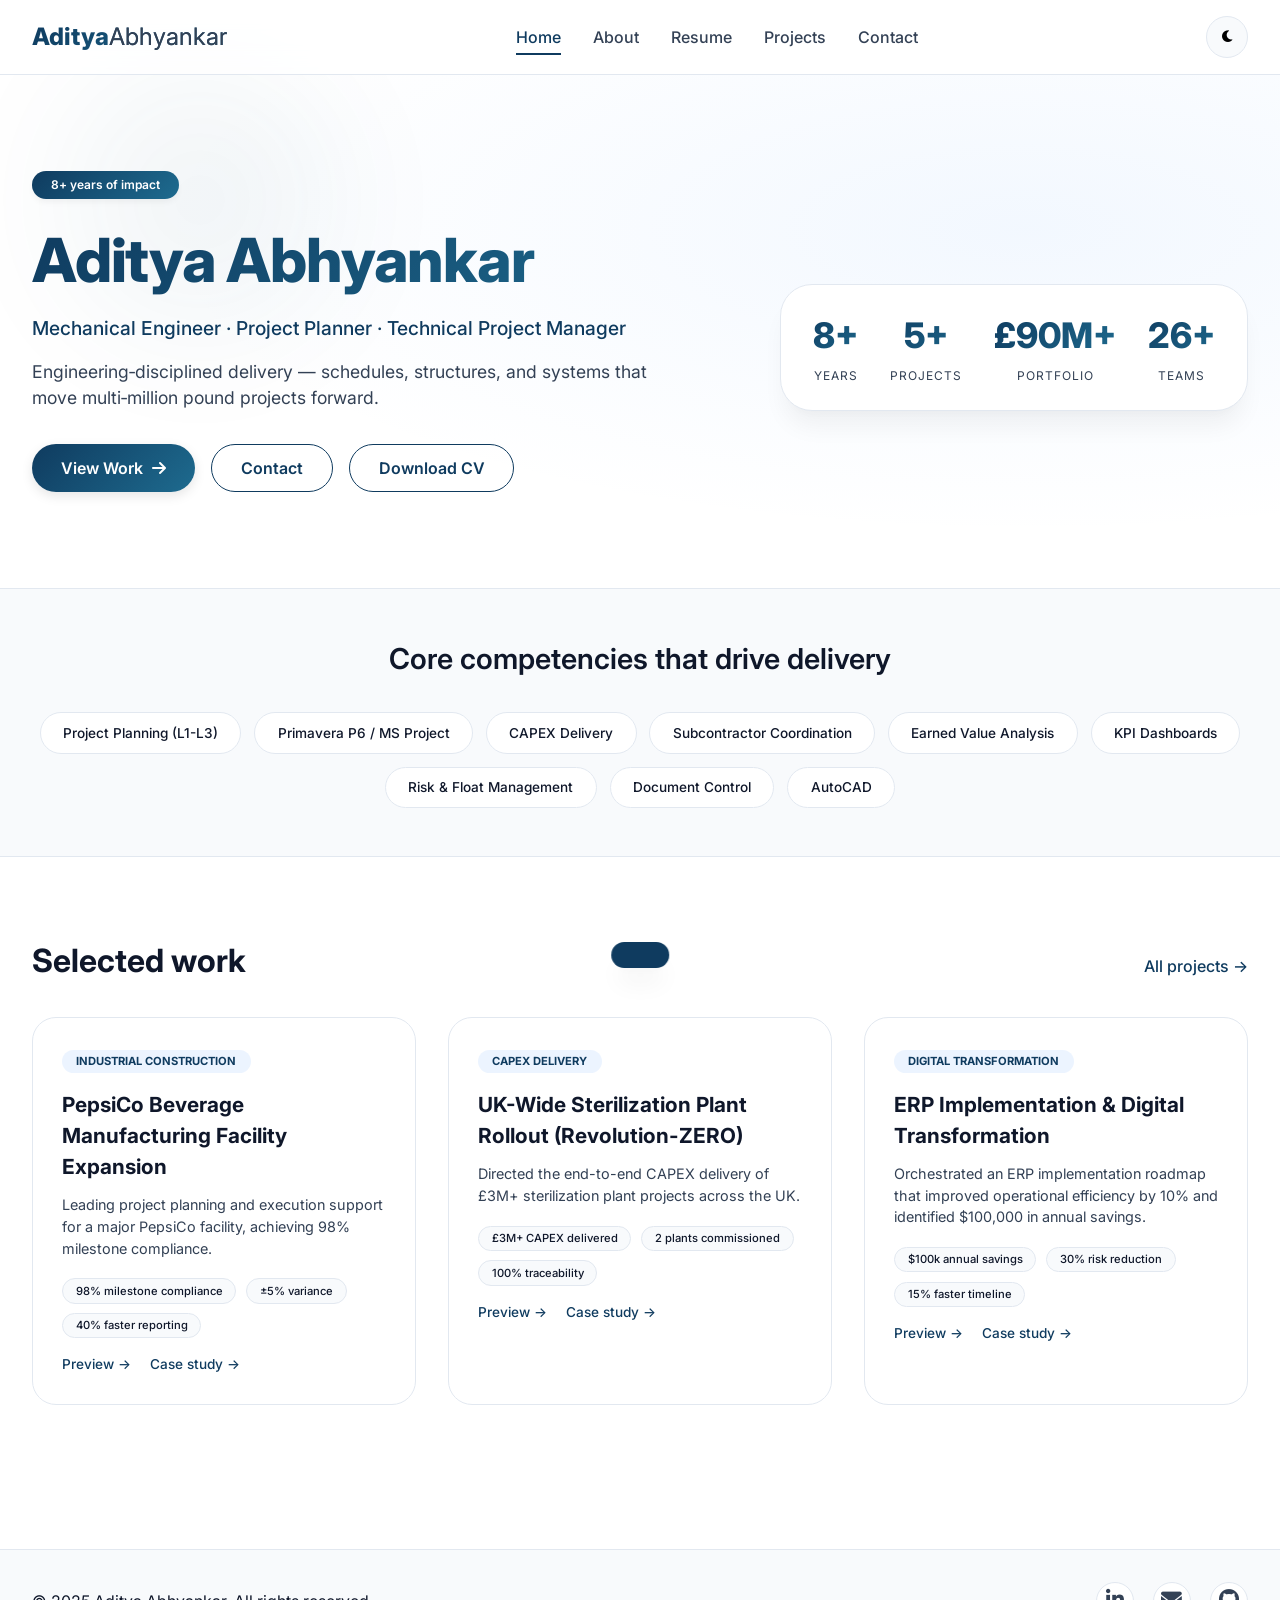
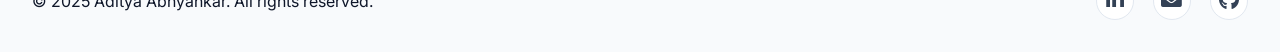
==== commit a9172de0: "Add files via upload" ====
--- a/index.html
+++ b/index.html
@@ -10,6 +10,7 @@
   <script src="js/script.js" defer></script>
 </head>
 <body>
+  <div class="cursor-glow"></div>
   <header class="navbar">
     <div class="container nav-container">
       <a href="index.html" class="logo">Aditya<span>Abhyankar</span></a>
@@ -27,7 +28,7 @@
   <main>
     <section class="hero">
       <div class="container hero-wrapper">
-        <div class="hero-content">
+        <div class="hero-content fade-up">
           <span class="hero-badge">8+ years of impact</span>
           <h1>Aditya Abhyankar</h1>
           <p class="hero-titles">Mechanical Engineer · Project Planner · Technical Project Manager</p>
@@ -38,7 +39,7 @@
             <a href="assets/Aditya_Abhyankar_CV.pdf" class="btn btn-outline" download>Download CV</a>
           </div>
         </div>
-        <div class="hero-stats">
+        <div class="hero-stats fade-up delay-1">
           <div class="stat-card"><span class="stat-number">8+</span><span class="stat-label">Years</span></div>
           <div class="stat-card"><span class="stat-number">5+</span><span class="stat-label">Projects</span></div>
           <div class="stat-card"><span class="stat-number">£90M+</span><span class="stat-label">Portfolio</span></div>
@@ -49,8 +50,8 @@
 
     <section class="competencies">
       <div class="container">
-        <h2>Core competencies that drive delivery</h2>
-        <div class="competency-grid">
+        <h2 class="fade-up">Core competencies that drive delivery</h2>
+        <div class="competency-grid fade-up delay-1">
           <span>Project Planning (L1-L3)</span><span>Primavera P6 / MS Project</span><span>CAPEX Delivery</span>
           <span>Subcontractor Coordination</span><span>Earned Value Analysis</span><span>KPI Dashboards</span>
           <span>Risk & Float Management</span><span>Document Control</span><span>AutoCAD</span>
@@ -60,7 +61,7 @@
 
     <section class="featured">
       <div class="container">
-        <div class="section-header">
+        <div class="section-header fade-up">
           <h2>Selected work</h2>
           <a href="projects.html" class="btn-text">All projects →</a>
         </div>
@@ -73,9 +74,9 @@
     <div class="container footer-inner">
       <p>© 2025 Aditya Abhyankar. All rights reserved.</p>
       <div class="social-links">
-        <a href="https://www.linkedin.com/in/aditya-abhyankar-249370194" target="_blank"><i class="fab fa-linkedin-in"></i></a>
-        <a href="mailto:Aditya.abhyankar22@gmail.com"><i class="fas fa-envelope"></i></a>
-        <a href="#"><i class="fab fa-github"></i></a>
+        <a href="https://www.linkedin.com/in/aditya-abhyankar-249370194" target="_blank" class="social-icon"><i class="fab fa-linkedin-in"></i></a>
+        <a href="mailto:Aditya.abhyankar22@gmail.com" class="social-icon"><i class="fas fa-envelope"></i></a>
+        <a href="#" class="social-icon"><i class="fab fa-github"></i></a>
       </div>
     </div>
   </footer>
--- a/css/style.css
+++ b/css/style.css
@@ -6,29 +6,31 @@
 
 :root {
   --bg: #ffffff;
-  --surface: #f9fafb;
+  --surface: #f8fafc;
   --card-bg: #ffffff;
-  --text: #111827;
-  --text-light: #4b5563;
+  --text: #0f172a;
+  --text-light: #334155;
   --accent: #0f3b5f;
   --accent-light: #1e5a7a;
   --accent-grad: linear-gradient(135deg, #0f3b5f 0%, #1e6b8f 100%);
-  --border: #e5e7eb;
-  --shadow: 0 10px 25px -5px rgba(0,0,0,0.05), 0 8px 10px -6px rgba(0,0,0,0.02);
-  --shadow-hover: 0 20px 30px -12px rgba(0,0,0,0.1);
+  --border: #e2e8f0;
+  --shadow-sm: 0 4px 6px -1px rgba(0, 0, 0, 0.05);
+  --shadow-md: 0 10px 15px -3px rgba(0, 0, 0, 0.05), 0 4px 6px -2px rgba(0, 0, 0, 0.025);
+  --shadow-lg: 0 20px 25px -5px rgba(0, 0, 0, 0.05), 0 10px 10px -5px rgba(0, 0, 0, 0.02);
+  --shadow-hover: 0 25px 35px -12px rgba(0, 0, 0, 0.15);
+  --transition: all 0.35s cubic-bezier(0.2, 0.9, 0.4, 1.1);
 }
 
 body.dark {
   --bg: #0a0f1c;
   --surface: #111827;
   --card-bg: #1f2937;
-  --text: #f3f4f6;
-  --text-light: #9ca3af;
+  --text: #f1f5f9;
+  --text-light: #cbd5e1;
   --accent: #60a5fa;
   --accent-light: #93c5fd;
   --accent-grad: linear-gradient(135deg, #3b82f6 0%, #60a5fa 100%);
-  --border: #374151;
-  --shadow: 0 10px 25px -5px rgba(0,0,0,0.2);
+  --border: #334155;
 }
 
 body {
@@ -37,6 +39,7 @@
   color: var(--text);
   line-height: 1.5;
   transition: background 0.3s, color 0.2s;
+  overflow-x: hidden;
 }
 
 .container {
@@ -45,17 +48,34 @@
   padding: 0 2rem;
 }
 
-/* Navbar */
+/* Cursor glow effect */
+.cursor-glow {
+  position: fixed;
+  width: 400px;
+  height: 400px;
+  background: radial-gradient(circle, var(--accent-light) 0%, transparent 70%);
+  opacity: 0.08;
+  filter: blur(60px);
+  pointer-events: none;
+  z-index: 0;
+  transition: transform 0.1s ease;
+}
+
+/* Navbar with glass depth */
 .navbar {
   position: sticky;
   top: 0;
-  background: rgba(var(--bg-rgb, 255,255,255), 0.85);
+  background: rgba(var(--bg-rgb), 0.8);
   backdrop-filter: blur(12px);
   border-bottom: 1px solid var(--border);
   z-index: 100;
   padding: 1rem 0;
-}
-body.dark .navbar { background: rgba(10,15,28,0.85); }
+  transition: var(--transition);
+}
+@supports (backdrop-filter: blur(12px)) {
+  .navbar { background: rgba(255, 255, 255, 0.75); }
+  body.dark .navbar { background: rgba(10, 15, 28, 0.85); }
+}
 .nav-container {
   display: flex;
   justify-content: space-between;
@@ -71,25 +91,27 @@
   -webkit-background-clip: text;
   background-clip: text;
   color: transparent;
-}
-.logo span { font-weight: 400; color: var(--text-light); background: none; -webkit-background-clip: unset; }
+  transition: var(--transition);
+}
+.logo span { font-weight: 400; color: var(--text-light); background: none; }
+.logo:hover { transform: scale(1.02); }
 .nav-links { display: flex; gap: 2rem; }
 .nav-link {
   text-decoration: none;
   font-weight: 500;
   color: var(--text-light);
-  transition: 0.2s;
+  transition: var(--transition);
   position: relative;
 }
 .nav-link::after {
   content: '';
   position: absolute;
-  bottom: -4px;
+  bottom: -6px;
   left: 0;
   width: 0;
   height: 2px;
   background: var(--accent);
-  transition: width 0.2s;
+  transition: width 0.25s ease;
 }
 .nav-link:hover::after, .nav-link.active::after { width: 100%; }
 .nav-link:hover, .nav-link.active { color: var(--accent); }
@@ -97,22 +119,23 @@
   background: var(--surface);
   border: 1px solid var(--border);
   border-radius: 2rem;
-  width: 40px;
-  height: 40px;
+  width: 42px;
+  height: 42px;
   cursor: pointer;
   display: flex;
   align-items: center;
   justify-content: center;
-  transition: 0.2s;
-}
-.theme-toggle .fa-sun { display: none; }
+  transition: var(--transition);
+}
+.theme-toggle:hover { transform: rotate(15deg) scale(1.05); background: var(--accent); color: white; }
 body.dark .theme-toggle .fa-moon { display: none; }
 body.dark .theme-toggle .fa-sun { display: inline-block; }
-
-/* Hero */
+.theme-toggle .fa-sun { display: none; }
+
+/* Hero section with gradient depth */
 .hero {
-  padding: 5rem 0 4rem;
-  background: linear-gradient(180deg, var(--bg) 0%, var(--surface) 100%);
+  padding: 6rem 0 4rem;
+  background: radial-gradient(ellipse at 80% 30%, rgba(96,165,250,0.08) 0%, transparent 60%);
 }
 .hero-wrapper {
   display: flex;
@@ -126,134 +149,535 @@
   display: inline-block;
   background: var(--accent-grad);
   color: white;
-  padding: 0.25rem 1rem;
+  padding: 0.3rem 1.2rem;
   border-radius: 2rem;
   font-size: 0.75rem;
   font-weight: 600;
   margin-bottom: 1rem;
-}
-.hero-content h1 { font-size: 3.5rem; font-weight: 800; margin-bottom: 0.5rem; letter-spacing: -0.02em; background: var(--accent-grad); -webkit-background-clip: text; background-clip: text; color: transparent; }
+  box-shadow: var(--shadow-sm);
+}
+.hero-content h1 {
+  font-size: 3.8rem;
+  font-weight: 800;
+  margin-bottom: 0.5rem;
+  letter-spacing: -0.02em;
+  background: var(--accent-grad);
+  -webkit-background-clip: text;
+  background-clip: text;
+  color: transparent;
+}
 .hero-titles { font-size: 1.2rem; color: var(--accent); font-weight: 500; margin-bottom: 1rem; }
 .hero-description { font-size: 1.1rem; color: var(--text-light); margin-bottom: 2rem; max-width: 90%; }
 .hero-buttons { display: flex; gap: 1rem; flex-wrap: wrap; margin-bottom: 2rem; }
 .btn {
   display: inline-flex;
   align-items: center;
-  gap: 0.5rem;
+  gap: 0.6rem;
   padding: 0.7rem 1.8rem;
   border-radius: 2rem;
   text-decoration: none;
   font-weight: 600;
-  transition: all 0.2s;
+  transition: var(--transition);
   cursor: pointer;
   border: none;
 }
-.btn-primary { background: var(--accent-grad); color: white; box-shadow: 0 2px 8px rgba(0,0,0,0.1); }
-.btn-primary:hover { transform: translateY(-2px); box-shadow: 0 8px 20px rgba(0,0,0,0.15); }
-.btn-outline { border: 1.5px solid var(--accent); color: var(--accent); background: transparent; }
+.btn-primary {
+  background: var(--accent-grad);
+  color: white;
+  box-shadow: 0 4px 12px rgba(0, 0, 0, 0.1);
+}
+.btn-primary:hover { transform: translateY(-3px); box-shadow: 0 12px 20px -8px rgba(0, 0, 0, 0.2); }
+.btn-outline {
+  border: 1.5px solid var(--accent);
+  color: var(--accent);
+  background: transparent;
+}
 .btn-outline:hover { background: var(--accent); color: white; transform: translateY(-2px); }
-.hero-stats { display: flex; gap: 2rem; background: var(--card-bg); padding: 1.5rem 2rem; border-radius: 2rem; box-shadow: var(--shadow); border: 1px solid var(--border); }
+.hero-stats {
+  display: flex;
+  gap: 2rem;
+  background: var(--card-bg);
+  padding: 1.5rem 2rem;
+  border-radius: 2rem;
+  box-shadow: var(--shadow-lg);
+  border: 1px solid var(--border);
+  backdrop-filter: blur(4px);
+}
 .stat-card { text-align: center; }
-.stat-number { display: block; font-size: 2rem; font-weight: 800; background: var(--accent-grad); -webkit-background-clip: text; background-clip: text; color: transparent; }
-.stat-label { font-size: 0.8rem; color: var(--text-light); text-transform: uppercase; }
+.stat-number {
+  display: block;
+  font-size: 2.2rem;
+  font-weight: 800;
+  background: var(--accent-grad);
+  -webkit-background-clip: text;
+  background-clip: text;
+  color: transparent;
+}
+.stat-label { font-size: 0.75rem; color: var(--text-light); text-transform: uppercase; letter-spacing: 1px; }
 
 /* Competencies */
-.competencies { padding: 3rem 0; text-align: center; border-top: 1px solid var(--border); border-bottom: 1px solid var(--border); background: var(--surface); }
-.competencies h2 { font-size: 1.6rem; margin-bottom: 2rem; font-weight: 600; }
-.competency-grid { display: flex; flex-wrap: wrap; justify-content: center; gap: 0.8rem; }
-.competency-grid span { background: var(--card-bg); padding: 0.5rem 1.2rem; border-radius: 2rem; font-size: 0.85rem; font-weight: 500; border: 1px solid var(--border); transition: 0.2s; }
-.competency-grid span:hover { transform: translateY(-2px); border-color: var(--accent); }
+.competencies {
+  padding: 3rem 0;
+  text-align: center;
+  border-top: 1px solid var(--border);
+  border-bottom: 1px solid var(--border);
+  background: var(--surface);
+}
+.competencies h2 { font-size: 1.8rem; margin-bottom: 2rem; font-weight: 600; }
+.competency-grid {
+  display: flex;
+  flex-wrap: wrap;
+  justify-content: center;
+  gap: 0.8rem;
+}
+.competency-grid span {
+  background: var(--card-bg);
+  padding: 0.6rem 1.4rem;
+  border-radius: 2rem;
+  font-size: 0.85rem;
+  font-weight: 500;
+  border: 1px solid var(--border);
+  transition: var(--transition);
+  cursor: default;
+}
+.competency-grid span:hover { transform: translateY(-2px); border-color: var(--accent); box-shadow: var(--shadow-sm); }
 
 /* Featured projects */
-.featured { padding: 4rem 0; }
-.section-header { display: flex; justify-content: space-between; align-items: baseline; margin-bottom: 2rem; }
-.section-header h2 { font-size: 1.8rem; font-weight: 600; }
-.btn-text { color: var(--accent); text-decoration: none; font-weight: 500; transition: 0.2s; }
-.btn-text:hover { text-decoration: underline; }
-.projects-grid, .projects-full-grid { display: grid; grid-template-columns: repeat(auto-fill, minmax(320px, 1fr)); gap: 2rem; }
-.project-card, .project-full-card { background: var(--card-bg); border-radius: 1.5rem; padding: 1.5rem; border: 1px solid var(--border); transition: all 0.25s; }
-.project-card:hover, .project-full-card:hover { transform: translateY(-6px); box-shadow: var(--shadow-hover); border-color: var(--accent-light); }
-.project-tag { font-size: 0.7rem; font-weight: 700; text-transform: uppercase; color: var(--accent); background: rgba(96,165,250,0.1); display: inline-block; padding: 0.2rem 0.8rem; border-radius: 2rem; margin-bottom: 1rem; }
-.project-card h3, .project-full-card h3 { font-size: 1.25rem; margin-bottom: 0.75rem; }
-.project-card p { color: var(--text-light); font-size: 0.9rem; margin-bottom: 1rem; }
-.project-metrics { display: flex; flex-wrap: wrap; gap: 0.5rem; margin: 1rem 0; }
-.project-metrics span { background: var(--surface); padding: 0.2rem 0.6rem; border-radius: 2rem; font-size: 0.7rem; font-weight: 500; }
-.project-links { display: flex; gap: 1rem; margin-top: 0.5rem; }
-.project-links a { color: var(--accent); text-decoration: none; font-weight: 500; font-size: 0.85rem; cursor: pointer; }
-.project-links a:hover { text-decoration: underline; }
+.featured { padding: 5rem 0; }
+.section-header {
+  display: flex;
+  justify-content: space-between;
+  align-items: baseline;
+  margin-bottom: 2rem;
+}
+.section-header h2 { font-size: 2rem; font-weight: 700; }
+.btn-text {
+  color: var(--accent);
+  text-decoration: none;
+  font-weight: 500;
+  transition: var(--transition);
+}
+.btn-text:hover { text-decoration: underline; gap: 0.3rem; letter-spacing: 0.3px; }
+.projects-grid, .projects-full-grid {
+  display: grid;
+  grid-template-columns: repeat(auto-fill, minmax(330px, 1fr));
+  gap: 2rem;
+}
+.project-card, .project-full-card {
+  background: var(--card-bg);
+  border-radius: 1.5rem;
+  padding: 1.8rem;
+  border: 1px solid var(--border);
+  transition: var(--transition);
+  position: relative;
+  overflow: hidden;
+}
+.project-card::before, .project-full-card::before {
+  content: '';
+  position: absolute;
+  top: 0;
+  left: 0;
+  width: 100%;
+  height: 4px;
+  background: var(--accent-grad);
+  transform: scaleX(0);
+  transition: transform 0.3s;
+}
+.project-card:hover::before, .project-full-card:hover::before { transform: scaleX(1); }
+.project-card:hover, .project-full-card:hover {
+  transform: translateY(-8px);
+  box-shadow: var(--shadow-hover);
+  border-color: transparent;
+}
+.project-tag {
+  font-size: 0.7rem;
+  font-weight: 700;
+  text-transform: uppercase;
+  color: var(--accent);
+  background: rgba(96,165,250,0.12);
+  display: inline-block;
+  padding: 0.2rem 0.9rem;
+  border-radius: 2rem;
+  margin-bottom: 1rem;
+}
+.project-card h3, .project-full-card h3 { font-size: 1.3rem; margin-bottom: 0.75rem; }
+.project-card p { color: var(--text-light); font-size: 0.9rem; margin-bottom: 1.2rem; line-height: 1.5; }
+.project-metrics {
+  display: flex;
+  flex-wrap: wrap;
+  gap: 0.6rem;
+  margin: 1rem 0;
+}
+.project-metrics span {
+  background: var(--surface);
+  padding: 0.2rem 0.8rem;
+  border-radius: 2rem;
+  font-size: 0.7rem;
+  font-weight: 500;
+  border: 1px solid var(--border);
+}
+.project-links { display: flex; gap: 1.2rem; margin-top: 1rem; }
+.project-links a {
+  color: var(--accent);
+  text-decoration: none;
+  font-weight: 500;
+  font-size: 0.85rem;
+  transition: var(--transition);
+  cursor: pointer;
+}
+.project-links a:hover { text-decoration: underline; gap: 0.2rem; }
 
 /* About page */
-.page-hero { background: var(--surface); padding: 3rem 0; text-align: center; border-bottom: 1px solid var(--border); }
-.page-hero h1 { font-size: 2.5rem; margin-bottom: 0.5rem; }
+.page-hero {
+  background: var(--surface);
+  padding: 4rem 0;
+  text-align: center;
+  border-bottom: 1px solid var(--border);
+}
+.page-hero h1 { font-size: 2.8rem; margin-bottom: 0.5rem; }
 .lead { font-size: 1.2rem; color: var(--text-light); max-width: 700px; margin: 0 auto; }
-.about-grid { display: grid; grid-template-columns: 1fr 0.9fr; gap: 3rem; padding: 4rem 0; }
-.about-text p { margin-bottom: 1.2rem; color: var(--text-light); }
-.core-box { background: var(--surface); border-radius: 1.5rem; padding: 1.5rem; margin: 2rem 0; border: 1px solid var(--border); }
-.tag-group { display: flex; flex-wrap: wrap; gap: 0.5rem; margin-top: 1rem; }
-.tag-group span { background: var(--card-bg); padding: 0.4rem 1rem; border-radius: 2rem; font-size: 0.8rem; border: 1px solid var(--border); }
-.profile-card, .accomplishment-card, .language-card { background: var(--card-bg); border-radius: 1.5rem; padding: 1.5rem; border: 1px solid var(--border); margin-bottom: 1.5rem; text-align: center; }
-.profile-img { width: 130px; height: 130px; border-radius: 50%; object-fit: cover; margin-bottom: 1rem; border: 3px solid var(--accent); }
-.profile-meta { display: flex; justify-content: center; gap: 1rem; margin-top: 1rem; }
-.profile-meta span { font-weight: 600; background: var(--surface); padding: 0.2rem 0.8rem; border-radius: 2rem; font-size: 0.8rem; }
+.about-grid {
+  display: grid;
+  grid-template-columns: 1fr 0.9fr;
+  gap: 3rem;
+  padding: 4rem 0;
+}
+.about-text p { margin-bottom: 1.2rem; color: var(--text-light); line-height: 1.6; }
+.core-box {
+  background: var(--surface);
+  border-radius: 1.5rem;
+  padding: 1.5rem;
+  margin: 2rem 0;
+  border: 1px solid var(--border);
+}
+.tag-group {
+  display: flex;
+  flex-wrap: wrap;
+  gap: 0.6rem;
+  margin-top: 1rem;
+}
+.tag-group span {
+  background: var(--card-bg);
+  padding: 0.4rem 1rem;
+  border-radius: 2rem;
+  font-size: 0.8rem;
+  border: 1px solid var(--border);
+}
+.profile-card, .accomplishment-card, .language-card {
+  background: var(--card-bg);
+  border-radius: 1.5rem;
+  padding: 1.8rem;
+  border: 1px solid var(--border);
+  margin-bottom: 1.5rem;
+  text-align: center;
+  transition: var(--transition);
+}
+.profile-card:hover, .accomplishment-card:hover, .language-card:hover {
+  transform: translateY(-4px);
+  box-shadow: var(--shadow-md);
+}
+.profile-img {
+  width: 140px;
+  height: 140px;
+  border-radius: 50%;
+  object-fit: cover;
+  margin-bottom: 1rem;
+  border: 4px solid var(--accent);
+  box-shadow: var(--shadow-sm);
+}
+.profile-meta {
+  display: flex;
+  justify-content: center;
+  gap: 1rem;
+  margin-top: 1rem;
+}
+.profile-meta span {
+  font-weight: 600;
+  background: var(--surface);
+  padding: 0.2rem 0.8rem;
+  border-radius: 2rem;
+  font-size: 0.75rem;
+}
 .accomplishment-card ul { text-align: left; list-style: none; margin-top: 1rem; }
-.accomplishment-card li { margin-bottom: 0.5rem; padding-left: 1.2rem; position: relative; }
-.accomplishment-card li::before { content: "▹"; color: var(--accent); position: absolute; left: 0; }
-
-/* Resume page */
-.resume-grid { display: grid; grid-template-columns: 1fr 0.8fr; gap: 3rem; padding: 3rem 0; }
-.job-card, .edu-card { background: var(--card-bg); border-radius: 1.5rem; padding: 1.5rem; margin-bottom: 1.5rem; border: 1px solid var(--border); transition: 0.2s; }
-.job-card:hover { transform: translateY(-3px); box-shadow: var(--shadow); }
-.job-header { display: flex; align-items: center; gap: 1rem; flex-wrap: wrap; margin-bottom: 1rem; }
-.company-icon { width: 40px; height: 40px; object-fit: contain; }
+.accomplishment-card li {
+  margin-bottom: 0.6rem;
+  padding-left: 1.2rem;
+  position: relative;
+}
+.accomplishment-card li::before {
+  content: "▹";
+  color: var(--accent);
+  position: absolute;
+  left: 0;
+}
+
+/* Resume */
+.resume-grid {
+  display: grid;
+  grid-template-columns: 1fr 0.7fr;
+  gap: 3rem;
+  padding: 3rem 0;
+}
+.job-card, .edu-card {
+  background: var(--card-bg);
+  border-radius: 1.5rem;
+  padding: 1.5rem;
+  margin-bottom: 1.5rem;
+  border: 1px solid var(--border);
+  transition: var(--transition);
+}
+.job-card:hover, .edu-card:hover {
+  transform: translateY(-4px);
+  box-shadow: var(--shadow-md);
+}
+.job-header {
+  display: flex;
+  align-items: center;
+  gap: 1rem;
+  flex-wrap: wrap;
+  margin-bottom: 1rem;
+}
+.company-icon {
+  width: 44px;
+  height: 44px;
+  object-fit: contain;
+  border-radius: 12px;
+}
 .job-header h3 { font-size: 1.2rem; }
 .company { font-size: 0.85rem; color: var(--text-light); display: block; }
 .date { font-size: 0.8rem; color: var(--text-light); margin-left: auto; }
 .job-card ul, .edu-card ul { margin-left: 1.2rem; color: var(--text-light); }
-.skills-cloud { display: flex; flex-wrap: wrap; gap: 0.6rem; margin: 1rem 0; }
-.skills-cloud span { background: var(--surface); padding: 0.4rem 1rem; border-radius: 2rem; font-size: 0.8rem; border: 1px solid var(--border); }
-.achievement-card { background: var(--card-bg); border-radius: 1.5rem; padding: 1.5rem; border: 1px solid var(--border); margin-bottom: 1.5rem; }
+.skills-cloud {
+  display: flex;
+  flex-wrap: wrap;
+  gap: 0.6rem;
+  margin: 1rem 0;
+}
+.skills-cloud span {
+  background: var(--surface);
+  padding: 0.4rem 1rem;
+  border-radius: 2rem;
+  font-size: 0.8rem;
+  border: 1px solid var(--border);
+}
+.achievement-card {
+  background: var(--card-bg);
+  border-radius: 1.5rem;
+  padding: 1.5rem;
+  border: 1px solid var(--border);
+  margin-bottom: 1.5rem;
+}
 .achievement-card ul { list-style: none; margin-top: 1rem; }
-.achievement-card li { margin-bottom: 0.6rem; padding-left: 1.2rem; position: relative; }
-.achievement-card li::before { content: "✓"; color: var(--accent); position: absolute; left: 0; }
+.achievement-card li {
+  margin-bottom: 0.6rem;
+  padding-left: 1.2rem;
+  position: relative;
+}
+.achievement-card li::before {
+  content: "✓";
+  color: var(--accent);
+  position: absolute;
+  left: 0;
+  font-weight: bold;
+}
 .download-card { text-align: center; }
 
 /* Contact page */
 .contact-section { padding: 3rem 0; }
-.contact-grid { display: grid; grid-template-columns: 1fr 0.8fr; gap: 3rem; }
-.contact-form-card { background: var(--card-bg); border-radius: 1.5rem; padding: 2rem; border: 1px solid var(--border); }
+.contact-grid {
+  display: grid;
+  grid-template-columns: 1fr 0.8fr;
+  gap: 3rem;
+}
+.contact-form-card {
+  background: var(--card-bg);
+  border-radius: 1.5rem;
+  padding: 2rem;
+  border: 1px solid var(--border);
+  transition: var(--transition);
+}
+.contact-form-card:hover { box-shadow: var(--shadow-md); }
 .input-group { margin-bottom: 1.5rem; }
-.input-group label { display: block; font-weight: 500; margin-bottom: 0.3rem; }
-.input-group input, .input-group textarea { width: 100%; padding: 0.8rem; border-radius: 1rem; border: 1px solid var(--border); background: var(--bg); color: var(--text); transition: 0.2s; }
-.input-group input:focus, .input-group textarea:focus { outline: none; border-color: var(--accent); box-shadow: 0 0 0 3px rgba(96,165,250,0.2); }
-.info-card { background: var(--card-bg); border-radius: 1.5rem; padding: 1.5rem; border: 1px solid var(--border); margin-bottom: 1.5rem; }
+.input-group label { display: block; font-weight: 500; margin-bottom: 0.4rem; }
+.input-group input, .input-group textarea {
+  width: 100%;
+  padding: 0.8rem 1rem;
+  border-radius: 1rem;
+  border: 1px solid var(--border);
+  background: var(--bg);
+  color: var(--text);
+  transition: var(--transition);
+}
+.input-group input:focus, .input-group textarea:focus {
+  outline: none;
+  border-color: var(--accent);
+  box-shadow: 0 0 0 3px rgba(96,165,250,0.2);
+}
+.info-card {
+  background: var(--card-bg);
+  border-radius: 1.5rem;
+  padding: 1.5rem;
+  border: 1px solid var(--border);
+  margin-bottom: 1.5rem;
+  transition: var(--transition);
+}
+.info-card:hover { transform: translateY(-3px); box-shadow: var(--shadow-sm); }
 .info-card p { margin: 0.8rem 0; display: flex; align-items: center; gap: 0.8rem; }
-.social-row { display: flex; gap: 1rem; margin-top: 1rem; }
-.social-link { padding: 0.5rem 1rem; border-radius: 2rem; text-decoration: none; font-weight: 500; display: inline-flex; align-items: center; gap: 0.5rem; transition: 0.2s; }
+.social-row { display: flex; gap: 1rem; margin-top: 1rem; flex-wrap: wrap; }
+.social-link {
+  padding: 0.5rem 1.2rem;
+  border-radius: 2rem;
+  text-decoration: none;
+  font-weight: 500;
+  display: inline-flex;
+  align-items: center;
+  gap: 0.6rem;
+  transition: var(--transition);
+}
 .linkedin { background: #0077b5; color: white; }
 .github { background: #1e293b; color: white; }
-.social-link:hover { transform: translateY(-2px); filter: brightness(1.05); }
+.social-link:hover { transform: translateY(-2px); filter: brightness(1.08); }
 .footer-nav { list-style: none; margin-top: 1rem; }
 .footer-nav li { margin-bottom: 0.5rem; }
-.footer-nav a { text-decoration: none; color: var(--text-light); transition: 0.2s; }
-.footer-nav a:hover { color: var(--accent); }
-
-/* Footer */
-.footer { margin-top: 3rem; background: var(--surface); border-top: 1px solid var(--border); padding: 2rem 0; }
-.footer-inner { display: flex; justify-content: space-between; align-items: center; flex-wrap: wrap; gap: 1rem; }
-.social-links a { color: var(--text-light); margin-left: 1rem; font-size: 1.2rem; transition: 0.2s; }
-.social-links a:hover { color: var(--accent); }
-
-/* Utils */
-.toast { position: fixed; bottom: 2rem; left: 50%; transform: translateX(-50%) translateY(100px); background: var(--accent); color: white; padding: 0.7rem 1.5rem; border-radius: 3rem; z-index: 1100; transition: transform 0.3s; }
+.footer-nav a {
+  text-decoration: none;
+  color: var(--text-light);
+  transition: var(--transition);
+}
+.footer-nav a:hover { color: var(--accent); padding-left: 4px; }
+
+/* Footer with social icons fixed for both themes */
+.footer {
+  margin-top: 4rem;
+  background: var(--surface);
+  border-top: 1px solid var(--border);
+  padding: 2rem 0;
+}
+.footer-inner {
+  display: flex;
+  justify-content: space-between;
+  align-items: center;
+  flex-wrap: wrap;
+  gap: 1rem;
+}
+.social-links {
+  display: flex;
+  gap: 1.2rem;
+}
+.social-icon {
+  color: var(--text-light);
+  font-size: 1.3rem;
+  transition: var(--transition);
+  display: inline-flex;
+  align-items: center;
+  justify-content: center;
+  width: 38px;
+  height: 38px;
+  border-radius: 50%;
+  background: var(--card-bg);
+  border: 1px solid var(--border);
+  text-decoration: none;
+}
+.social-icon:hover {
+  color: white;
+  background: var(--accent);
+  border-color: var(--accent);
+  transform: translateY(-3px);
+  box-shadow: var(--shadow-sm);
+}
+body.dark .social-icon {
+  background: #1f2937;
+  color: #cbd5e1;
+}
+body.dark .social-icon:hover {
+  background: var(--accent);
+  color: white;
+}
+
+/* Toast, modal, scroll top */
+.toast {
+  position: fixed;
+  bottom: 2rem;
+  left: 50%;
+  transform: translateX(-50%) translateY(100px);
+  background: var(--accent);
+  color: white;
+  padding: 0.8rem 1.8rem;
+  border-radius: 3rem;
+  z-index: 1100;
+  transition: transform 0.3s cubic-bezier(0.2, 0.9, 0.4, 1.1);
+  font-weight: 500;
+  backdrop-filter: blur(8px);
+  box-shadow: var(--shadow-lg);
+}
 .toast.show { transform: translateX(-50%) translateY(0); }
-.modal { display: none; position: fixed; z-index: 1000; left: 0; top: 0; width: 100%; height: 100%; background: rgba(0,0,0,0.6); backdrop-filter: blur(4px); }
-.modal-content { background: var(--card-bg); margin: 8% auto; padding: 2rem; border-radius: 1.5rem; width: 90%; max-width: 600px; max-height: 80vh; overflow: auto; position: relative; }
-.modal-close { position: absolute; right: 1.2rem; top: 0.8rem; font-size: 1.8rem; cursor: pointer; }
-.scroll-top { position: fixed; bottom: 2rem; right: 2rem; background: var(--accent-grad); color: white; border: none; width: 44px; height: 44px; border-radius: 50%; cursor: pointer; display: none; align-items: center; justify-content: center; transition: 0.2s; }
-.scroll-top:hover { transform: scale(1.1); }
-.fade-up { opacity: 0; transform: translateY(20px); transition: opacity 0.6s ease, transform 0.6s ease; }
+.modal {
+  display: none;
+  position: fixed;
+  z-index: 1200;
+  left: 0;
+  top: 0;
+  width: 100%;
+  height: 100%;
+  background: rgba(0, 0, 0, 0.6);
+  backdrop-filter: blur(8px);
+}
+.modal-content {
+  background: var(--card-bg);
+  margin: 8% auto;
+  padding: 2rem;
+  border-radius: 1.5rem;
+  width: 90%;
+  max-width: 600px;
+  max-height: 80vh;
+  overflow: auto;
+  position: relative;
+  animation: modalFadeIn 0.25s ease;
+}
+@keyframes modalFadeIn {
+  from { opacity: 0; transform: scale(0.95); }
+  to { opacity: 1; transform: scale(1); }
+}
+.modal-close {
+  position: absolute;
+  right: 1.2rem;
+  top: 0.8rem;
+  font-size: 1.8rem;
+  cursor: pointer;
+  transition: var(--transition);
+}
+.modal-close:hover { transform: rotate(90deg); color: var(--accent); }
+.scroll-top {
+  position: fixed;
+  bottom: 2rem;
+  right: 2rem;
+  background: var(--accent-grad);
+  color: white;
+  border: none;
+  width: 46px;
+  height: 46px;
+  border-radius: 50%;
+  cursor: pointer;
+  display: none;
+  align-items: center;
+  justify-content: center;
+  transition: var(--transition);
+  box-shadow: var(--shadow-md);
+  z-index: 100;
+}
+.scroll-top:hover { transform: scale(1.1) translateY(-4px); box-shadow: var(--shadow-hover); }
+
+/* Animations */
+.fade-up {
+  opacity: 0;
+  transform: translateY(30px);
+  transition: opacity 0.7s cubic-bezier(0.2, 0.9, 0.4, 1.1), transform 0.7s cubic-bezier(0.2, 0.9, 0.4, 1.1);
+}
 .fade-up.visible { opacity: 1; transform: translateY(0); }
-
+.delay-1 { transition-delay: 0.1s; }
+.delay-2 { transition-delay: 0.2s; }
+
+/* Responsive */
 @media (max-width: 900px) {
   .about-grid, .resume-grid, .contact-grid { grid-template-columns: 1fr; }
   .hero-wrapper { flex-direction: column; text-align: center; }
@@ -262,4 +686,5 @@
   .nav-links { gap: 1rem; }
   .container { padding: 0 1.2rem; }
   .hero-content h1 { font-size: 2.5rem; }
+  .page-hero h1 { font-size: 2rem; }
 }
